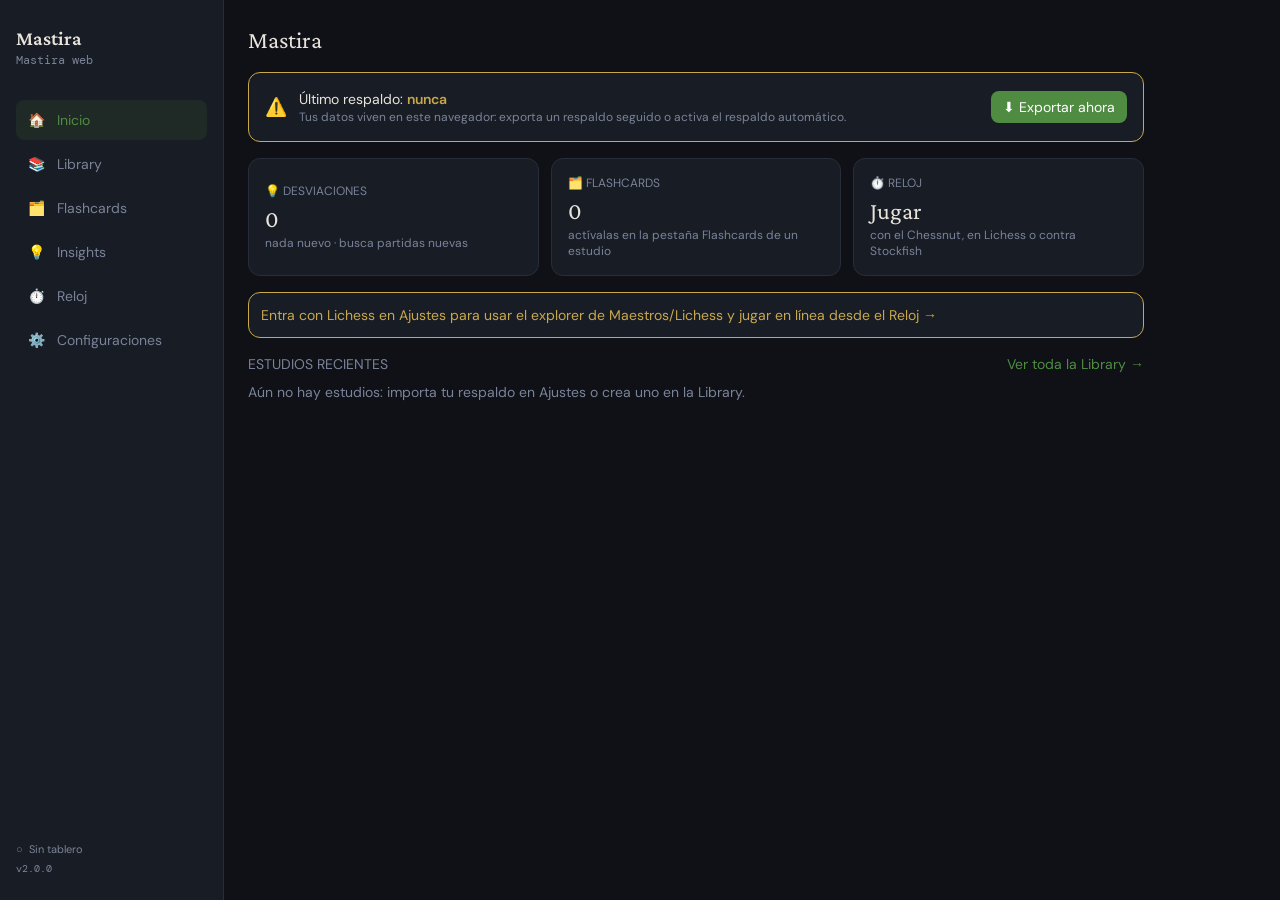
==== index.html @ 4dabd36f "Mastira web (build de 733b37b)" ====
<!DOCTYPE html>
<html lang="es">
  <head>
    <meta charset="UTF-8" />
    <meta name="viewport" content="width=device-width, initial-scale=1.0" />
    <title>Mastira Chess</title>
    <link rel="manifest" href="manifest.webmanifest" />
    <link rel="icon" href="icon.svg" type="image/svg+xml" />
    <meta name="theme-color" content="#0f1117" />
    <script type="module" crossorigin src="./assets/main-DCJ5ejsA.js"></script>
    <link rel="modulepreload" crossorigin href="./assets/import-wrapper-Dc6Sn4yQ.js">
    <link rel="stylesheet" crossorigin href="./assets/main-BcSzgLXh.css">
  </head>
  <body>
    <div id="root"></div>
  </body>
</html>
---- assets/main-BcSzgLXh.css ----
@font-face{font-family:Crimson Pro;font-style:normal;font-display:swap;font-weight:400;src:url(./crimson-pro-vietnamese-400-normal-C3m3Wqkz.woff2) format("woff2"),url(./crimson-pro-vietnamese-400-normal-CEHt5KbE.woff) format("woff");unicode-range:U+0102-0103,U+0110-0111,U+0128-0129,U+0168-0169,U+01A0-01A1,U+01AF-01B0,U+0300-0301,U+0303-0304,U+0308-0309,U+0323,U+0329,U+1EA0-1EF9,U+20AB}@font-face{font-family:Crimson Pro;font-style:normal;font-display:swap;font-weight:400;src:url(./crimson-pro-latin-ext-400-normal-B3ID4PT2.woff2) format("woff2"),url(./crimson-pro-latin-ext-400-normal-BWiDT69a.woff) format("woff");unicode-range:U+0100-02BA,U+02BD-02C5,U+02C7-02CC,U+02CE-02D7,U+02DD-02FF,U+0304,U+0308,U+0329,U+1D00-1DBF,U+1E00-1E9F,U+1EF2-1EFF,U+2020,U+20A0-20AB,U+20AD-20C0,U+2113,U+2C60-2C7F,U+A720-A7FF}@font-face{font-family:Crimson Pro;font-style:normal;font-display:swap;font-weight:400;src:url(./crimson-pro-latin-400-normal-B4SlG4wx.woff2) format("woff2"),url(./crimson-pro-latin-400-normal-BzhyrSeK.woff) format("woff");unicode-range:U+0000-00FF,U+0131,U+0152-0153,U+02BB-02BC,U+02C6,U+02DA,U+02DC,U+0304,U+0308,U+0329,U+2000-206F,U+20AC,U+2122,U+2191,U+2193,U+2212,U+2215,U+FEFF,U+FFFD}@font-face{font-family:Crimson Pro;font-style:normal;font-display:swap;font-weight:600;src:url(./crimson-pro-vietnamese-600-normal-BD5z241x.woff2) format("woff2"),url(./crimson-pro-vietnamese-600-normal-WXpto_XS.woff) format("woff");unicode-range:U+0102-0103,U+0110-0111,U+0128-0129,U+0168-0169,U+01A0-01A1,U+01AF-01B0,U+0300-0301,U+0303-0304,U+0308-0309,U+0323,U+0329,U+1EA0-1EF9,U+20AB}@font-face{font-family:Crimson Pro;font-style:normal;font-display:swap;font-weight:600;src:url(./crimson-pro-latin-ext-600-normal-DTIcmTiA.woff2) format("woff2"),url(./crimson-pro-latin-ext-600-normal-ChXPf8Fx.woff) format("woff");unicode-range:U+0100-02BA,U+02BD-02C5,U+02C7-02CC,U+02CE-02D7,U+02DD-02FF,U+0304,U+0308,U+0329,U+1D00-1DBF,U+1E00-1E9F,U+1EF2-1EFF,U+2020,U+20A0-20AB,U+20AD-20C0,U+2113,U+2C60-2C7F,U+A720-A7FF}@font-face{font-family:Crimson Pro;font-style:normal;font-display:swap;font-weight:600;src:url(./crimson-pro-latin-600-normal-vJ8oEdKU.woff2) format("woff2"),url(./crimson-pro-latin-600-normal-Ca4fy0Cf.woff) format("woff");unicode-range:U+0000-00FF,U+0131,U+0152-0153,U+02BB-02BC,U+02C6,U+02DA,U+02DC,U+0304,U+0308,U+0329,U+2000-206F,U+20AC,U+2122,U+2191,U+2193,U+2212,U+2215,U+FEFF,U+FFFD}@font-face{font-family:Crimson Pro;font-style:normal;font-display:swap;font-weight:700;src:url(./crimson-pro-vietnamese-700-normal-D0P6piNS.woff2) format("woff2"),url(./crimson-pro-vietnamese-700-normal-CXdpdE-3.woff) format("woff");unicode-range:U+0102-0103,U+0110-0111,U+0128-0129,U+0168-0169,U+01A0-01A1,U+01AF-01B0,U+0300-0301,U+0303-0304,U+0308-0309,U+0323,U+0329,U+1EA0-1EF9,U+20AB}@font-face{font-family:Crimson Pro;font-style:normal;font-display:swap;font-weight:700;src:url(./crimson-pro-latin-ext-700-normal-DB6BXmm8.woff2) format("woff2"),url(./crimson-pro-latin-ext-700-normal-B0XMIwQy.woff) format("woff");unicode-range:U+0100-02BA,U+02BD-02C5,U+02C7-02CC,U+02CE-02D7,U+02DD-02FF,U+0304,U+0308,U+0329,U+1D00-1DBF,U+1E00-1E9F,U+1EF2-1EFF,U+2020,U+20A0-20AB,U+20AD-20C0,U+2113,U+2C60-2C7F,U+A720-A7FF}@font-face{font-family:Crimson Pro;font-style:normal;font-display:swap;font-weight:700;src:url(./crimson-pro-latin-700-normal-BfTu9YAt.woff2) format("woff2"),url(./crimson-pro-latin-700-normal-CnzwvVon.woff) format("woff");unicode-range:U+0000-00FF,U+0131,U+0152-0153,U+02BB-02BC,U+02C6,U+02DA,U+02DC,U+0304,U+0308,U+0329,U+2000-206F,U+20AC,U+2122,U+2191,U+2193,U+2212,U+2215,U+FEFF,U+FFFD}@font-face{font-family:Literata;font-style:normal;font-display:swap;font-weight:400;src:url([data-uri]) format("woff2"),url(./literata-cyrillic-ext-400-normal-BuNkiaAX.woff) format("woff");unicode-range:U+0460-052F,U+1C80-1C8A,U+20B4,U+2DE0-2DFF,U+A640-A69F,U+FE2E-FE2F}@font-face{font-family:Literata;font-style:normal;font-display:swap;font-weight:400;src:url(./literata-cyrillic-400-normal-CNCMA2GQ.woff2) format("woff2"),url(./literata-cyrillic-400-normal-BZoHpSD9.woff) format("woff");unicode-range:U+0301,U+0400-045F,U+0490-0491,U+04B0-04B1,U+2116}@font-face{font-family:Literata;font-style:normal;font-display:swap;font-weight:400;src:url(./literata-greek-ext-400-normal-wlSmuZ9Y.woff2) format("woff2"),url(./literata-greek-ext-400-normal-jenpRSxk.woff) format("woff");unicode-range:U+1F00-1FFF}@font-face{font-family:Literata;font-style:normal;font-display:swap;font-weight:400;src:url(./literata-greek-400-normal-DLCf-Z3g.woff2) format("woff2"),url(./literata-greek-400-normal-CMPfP1Pr.woff) format("woff");unicode-range:U+0370-0377,U+037A-037F,U+0384-038A,U+038C,U+038E-03A1,U+03A3-03FF}@font-face{font-family:Literata;font-style:normal;font-display:swap;font-weight:400;src:url(./literata-vietnamese-400-normal-H9pSqQsV.woff2) format("woff2"),url(./literata-vietnamese-400-normal-BvhrDK3U.woff) format("woff");unicode-range:U+0102-0103,U+0110-0111,U+0128-0129,U+0168-0169,U+01A0-01A1,U+01AF-01B0,U+0300-0301,U+0303-0304,U+0308-0309,U+0323,U+0329,U+1EA0-1EF9,U+20AB}@font-face{font-family:Literata;font-style:normal;font-display:swap;font-weight:400;src:url(./literata-latin-ext-400-normal-D5BsCrMl.woff2) format("woff2"),url(./literata-latin-ext-400-normal-Cs2-p-8d.woff) format("woff");unicode-range:U+0100-02BA,U+02BD-02C5,U+02C7-02CC,U+02CE-02D7,U+02DD-02FF,U+0304,U+0308,U+0329,U+1D00-1DBF,U+1E00-1E9F,U+1EF2-1EFF,U+2020,U+20A0-20AB,U+20AD-20C0,U+2113,U+2C60-2C7F,U+A720-A7FF}@font-face{font-family:Literata;font-style:normal;font-display:swap;font-weight:400;src:url(./literata-latin-400-normal-CLtNJ872.woff2) format("woff2"),url(./literata-latin-400-normal-CUhpYSl8.woff) format("woff");unicode-range:U+0000-00FF,U+0131,U+0152-0153,U+02BB-02BC,U+02C6,U+02DA,U+02DC,U+0304,U+0308,U+0329,U+2000-206F,U+20AC,U+2122,U+2191,U+2193,U+2212,U+2215,U+FEFF,U+FFFD}@font-face{font-family:Literata;font-style:normal;font-display:swap;font-weight:600;src:url([data-uri]) format("woff2"),url(./literata-cyrillic-ext-600-normal-DMpAXN3v.woff) format("woff");unicode-range:U+0460-052F,U+1C80-1C8A,U+20B4,U+2DE0-2DFF,U+A640-A69F,U+FE2E-FE2F}@font-face{font-family:Literata;font-style:normal;font-display:swap;font-weight:600;src:url(./literata-cyrillic-600-normal-CJ4BZrBr.woff2) format("woff2"),url(./literata-cyrillic-600-normal-CFZV0quP.woff) format("woff");unicode-range:U+0301,U+0400-045F,U+0490-0491,U+04B0-04B1,U+2116}@font-face{font-family:Literata;font-style:normal;font-display:swap;font-weight:600;src:url(./literata-greek-ext-600-normal-C9Ui0wVq.woff2) format("woff2"),url(./literata-greek-ext-600-normal-dOBTK4hz.woff) format("woff");unicode-range:U+1F00-1FFF}@font-face{font-family:Literata;font-style:normal;font-display:swap;font-weight:600;src:url(./literata-greek-600-normal-AXWu-DgS.woff2) format("woff2"),url(./literata-greek-600-normal-yjIuBGCY.woff) format("woff");unicode-range:U+0370-0377,U+037A-037F,U+0384-038A,U+038C,U+038E-03A1,U+03A3-03FF}@font-face{font-family:Literata;font-style:normal;font-display:swap;font-weight:600;src:url(./literata-vietnamese-600-normal-CKzxoyei.woff2) format("woff2"),url(./literata-vietnamese-600-normal-8qS4Xlwy.woff) format("woff");unicode-range:U+0102-0103,U+0110-0111,U+0128-0129,U+0168-0169,U+01A0-01A1,U+01AF-01B0,U+0300-0301,U+0303-0304,U+0308-0309,U+0323,U+0329,U+1EA0-1EF9,U+20AB}@font-face{font-family:Literata;font-style:normal;font-display:swap;font-weight:600;src:url(./literata-latin-ext-600-normal-iLkdh2tW.woff2) format("woff2"),url(./literata-latin-ext-600-normal-DYcsrkT4.woff) format("woff");unicode-range:U+0100-02BA,U+02BD-02C5,U+02C7-02CC,U+02CE-02D7,U+02DD-02FF,U+0304,U+0308,U+0329,U+1D00-1DBF,U+1E00-1E9F,U+1EF2-1EFF,U+2020,U+20A0-20AB,U+20AD-20C0,U+2113,U+2C60-2C7F,U+A720-A7FF}@font-face{font-family:Literata;font-style:normal;font-display:swap;font-weight:600;src:url(./literata-latin-600-normal-A9sHopYh.woff2) format("woff2"),url(./literata-latin-600-normal-BFEFPlMO.woff) format("woff");unicode-range:U+0000-00FF,U+0131,U+0152-0153,U+02BB-02BC,U+02C6,U+02DA,U+02DC,U+0304,U+0308,U+0329,U+2000-206F,U+20AC,U+2122,U+2191,U+2193,U+2212,U+2215,U+FEFF,U+FFFD}@font-face{font-family:Literata;font-style:normal;font-display:swap;font-weight:800;src:url([data-uri]) format("woff2"),url(./literata-cyrillic-ext-800-normal-gHf-akcn.woff) format("woff");unicode-range:U+0460-052F,U+1C80-1C8A,U+20B4,U+2DE0-2DFF,U+A640-A69F,U+FE2E-FE2F}@font-face{font-family:Literata;font-style:normal;font-display:swap;font-weight:800;src:url(./literata-cyrillic-800-normal-D3mwU3Uw.woff2) format("woff2"),url(./literata-cyrillic-800-normal-gire1OzM.woff) format("woff");unicode-range:U+0301,U+0400-045F,U+0490-0491,U+04B0-04B1,U+2116}@font-face{font-family:Literata;font-style:normal;font-display:swap;font-weight:800;src:url(./literata-greek-ext-800-normal-nMBCiIri.woff2) format("woff2"),url(./literata-greek-ext-800-normal-0qpHStuG.woff) format("woff");unicode-range:U+1F00-1FFF}@font-face{font-family:Literata;font-style:normal;font-display:swap;font-weight:800;src:url(./literata-greek-800-normal-CXRlleG1.woff2) format("woff2"),url(./literata-greek-800-normal-DdEIzewt.woff) format("woff");unicode-range:U+0370-0377,U+037A-037F,U+0384-038A,U+038C,U+038E-03A1,U+03A3-03FF}@font-face{font-family:Literata;font-style:normal;font-display:swap;font-weight:800;src:url(./literata-vietnamese-800-normal-qsFxgcG0.woff2) format("woff2"),url(./literata-vietnamese-800-normal-ZKQv-1Up.woff) format("woff");unicode-range:U+0102-0103,U+0110-0111,U+0128-0129,U+0168-0169,U+01A0-01A1,U+01AF-01B0,U+0300-0301,U+0303-0304,U+0308-0309,U+0323,U+0329,U+1EA0-1EF9,U+20AB}@font-face{font-family:Literata;font-style:normal;font-display:swap;font-weight:800;src:url(./literata-latin-ext-800-normal-YXqKKZyQ.woff2) format("woff2"),url(./literata-latin-ext-800-normal-CLElJf9g.woff) format("woff");unicode-range:U+0100-02BA,U+02BD-02C5,U+02C7-02CC,U+02CE-02D7,U+02DD-02FF,U+0304,U+0308,U+0329,U+1D00-1DBF,U+1E00-1E9F,U+1EF2-1EFF,U+2020,U+20A0-20AB,U+20AD-20C0,U+2113,U+2C60-2C7F,U+A720-A7FF}@font-face{font-family:Literata;font-style:normal;font-display:swap;font-weight:800;src:url(./literata-latin-800-normal-CAgJjmlx.woff2) format("woff2"),url(./literata-latin-800-normal-B7jgOtxN.woff) format("woff");unicode-range:U+0000-00FF,U+0131,U+0152-0153,U+02BB-02BC,U+02C6,U+02DA,U+02DC,U+0304,U+0308,U+0329,U+2000-206F,U+20AC,U+2122,U+2191,U+2193,U+2212,U+2215,U+FEFF,U+FFFD}@font-face{font-family:DM Sans;font-style:normal;font-display:swap;font-weight:400;src:url(./dm-sans-latin-ext-400-normal-BtiwyxMk.woff2) format("woff2"),url(./dm-sans-latin-ext-400-normal-BjWJ59Pq.woff) format("woff");unicode-range:U+0100-02BA,U+02BD-02C5,U+02C7-02CC,U+02CE-02D7,U+02DD-02FF,U+0304,U+0308,U+0329,U+1D00-1DBF,U+1E00-1E9F,U+1EF2-1EFF,U+2020,U+20A0-20AB,U+20AD-20C0,U+2113,U+2C60-2C7F,U+A720-A7FF}@font-face{font-family:DM Sans;font-style:normal;font-display:swap;font-weight:400;src:url(./dm-sans-latin-400-normal-CW0RaeGs.woff2) format("woff2"),url(./dm-sans-latin-400-normal-BwCSEQnW.woff) format("woff");unicode-range:U+0000-00FF,U+0131,U+0152-0153,U+02BB-02BC,U+02C6,U+02DA,U+02DC,U+0304,U+0308,U+0329,U+2000-206F,U+20AC,U+2122,U+2191,U+2193,U+2212,U+2215,U+FEFF,U+FFFD}@font-face{font-family:DM Sans;font-style:normal;font-display:swap;font-weight:500;src:url(./dm-sans-latin-ext-500-normal-BJfUCQsA.woff2) format("woff2"),url(./dm-sans-latin-ext-500-normal-DR84L5F-.woff) format("woff");unicode-range:U+0100-02BA,U+02BD-02C5,U+02C7-02CC,U+02CE-02D7,U+02DD-02FF,U+0304,U+0308,U+0329,U+1D00-1DBF,U+1E00-1E9F,U+1EF2-1EFF,U+2020,U+20A0-20AB,U+20AD-20C0,U+2113,U+2C60-2C7F,U+A720-A7FF}@font-face{font-family:DM Sans;font-style:normal;font-display:swap;font-weight:500;src:url(./dm-sans-latin-500-normal-B9HHJjqV.woff2) format("woff2"),url(./dm-sans-latin-500-normal-Dr3UlScf.woff) format("woff");unicode-range:U+0000-00FF,U+0131,U+0152-0153,U+02BB-02BC,U+02C6,U+02DA,U+02DC,U+0304,U+0308,U+0329,U+2000-206F,U+20AC,U+2122,U+2191,U+2193,U+2212,U+2215,U+FEFF,U+FFFD}@font-face{font-family:DM Sans;font-style:normal;font-display:swap;font-weight:600;src:url(./dm-sans-latin-ext-600-normal-4vooXBpG.woff2) format("woff2"),url(./dm-sans-latin-ext-600-normal-DRtaDpgU.woff) format("woff");unicode-range:U+0100-02BA,U+02BD-02C5,U+02C7-02CC,U+02CE-02D7,U+02DD-02FF,U+0304,U+0308,U+0329,U+1D00-1DBF,U+1E00-1E9F,U+1EF2-1EFF,U+2020,U+20A0-20AB,U+20AD-20C0,U+2113,U+2C60-2C7F,U+A720-A7FF}@font-face{font-family:DM Sans;font-style:normal;font-display:swap;font-weight:600;src:url(./dm-sans-latin-600-normal-Aqo67rzb.woff2) format("woff2"),url(./dm-sans-latin-600-normal-BmdmIIQ2.woff) format("woff");unicode-range:U+0000-00FF,U+0131,U+0152-0153,U+02BB-02BC,U+02C6,U+02DA,U+02DC,U+0304,U+0308,U+0329,U+2000-206F,U+20AC,U+2122,U+2191,U+2193,U+2212,U+2215,U+FEFF,U+FFFD}@font-face{font-family:DM Mono;font-style:normal;font-display:swap;font-weight:400;src:url(./dm-mono-latin-ext-400-normal-C2zvOubV.woff2) format("woff2"),url(./dm-mono-latin-ext-400-normal-1aZr6b2b.woff) format("woff");unicode-range:U+0100-02BA,U+02BD-02C5,U+02C7-02CC,U+02CE-02D7,U+02DD-02FF,U+0304,U+0308,U+0329,U+1D00-1DBF,U+1E00-1E9F,U+1EF2-1EFF,U+2020,U+20A0-20AB,U+20AD-20C0,U+2113,U+2C60-2C7F,U+A720-A7FF}@font-face{font-family:DM Mono;font-style:normal;font-display:swap;font-weight:400;src:url(./dm-mono-latin-400-normal-4GdczIuU.woff2) format("woff2"),url(./dm-mono-latin-400-normal--0xN8mdc.woff) format("woff");unicode-range:U+0000-00FF,U+0131,U+0152-0153,U+02BB-02BC,U+02C6,U+02DA,U+02DC,U+0304,U+0308,U+0329,U+2000-206F,U+20AC,U+2122,U+2191,U+2193,U+2212,U+2215,U+FEFF,U+FFFD}@font-face{font-family:DM Mono;font-style:normal;font-display:swap;font-weight:500;src:url(./dm-mono-latin-ext-500-normal-BtRyHRi6.woff2) format("woff2"),url(./dm-mono-latin-ext-500-normal-Dw3M13d8.woff) format("woff");unicode-range:U+0100-02BA,U+02BD-02C5,U+02C7-02CC,U+02CE-02D7,U+02DD-02FF,U+0304,U+0308,U+0329,U+1D00-1DBF,U+1E00-1E9F,U+1EF2-1EFF,U+2020,U+20A0-20AB,U+20AD-20C0,U+2113,U+2C60-2C7F,U+A720-A7FF}@font-face{font-family:DM Mono;font-style:normal;font-display:swap;font-weight:500;src:url(./dm-mono-latin-500-normal-DRMDZjhP.woff2) format("woff2"),url(./dm-mono-latin-500-normal-CN8Miw6E.woff) format("woff");unicode-range:U+0000-00FF,U+0131,U+0152-0153,U+02BB-02BC,U+02C6,U+02DA,U+02DC,U+0304,U+0308,U+0329,U+2000-206F,U+20AC,U+2122,U+2191,U+2193,U+2212,U+2215,U+FEFF,U+FFFD}*,:before,:after{--tw-border-spacing-x: 0;--tw-border-spacing-y: 0;--tw-translate-x: 0;--tw-translate-y: 0;--tw-rotate: 0;--tw-skew-x: 0;--tw-skew-y: 0;--tw-scale-x: 1;--tw-scale-y: 1;--tw-pan-x: ;--tw-pan-y: ;--tw-pinch-zoom: ;--tw-scroll-snap-strictness: proximity;--tw-gradient-from-position: ;--tw-gradient-via-position: ;--tw-gradient-to-position: ;--tw-ordinal: ;--tw-slashed-zero: ;--tw-numeric-figure: ;--tw-numeric-spacing: ;--tw-numeric-fraction: ;--tw-ring-inset: ;--tw-ring-offset-width: 0px;--tw-ring-offset-color: #fff;--tw-ring-color: rgb(59 130 246 / .5);--tw-ring-offset-shadow: 0 0 #0000;--tw-ring-shadow: 0 0 #0000;--tw-shadow: 0 0 #0000;--tw-shadow-colored: 0 0 #0000;--tw-blur: ;--tw-brightness: ;--tw-contrast: ;--tw-grayscale: ;--tw-hue-rotate: ;--tw-invert: ;--tw-saturate: ;--tw-sepia: ;--tw-drop-shadow: ;--tw-backdrop-blur: ;--tw-backdrop-brightness: ;--tw-backdrop-contrast: ;--tw-backdrop-grayscale: ;--tw-backdrop-hue-rotate: ;--tw-backdrop-invert: ;--tw-backdrop-opacity: ;--tw-backdrop-saturate: ;--tw-backdrop-sepia: ;--tw-contain-size: ;--tw-contain-layout: ;--tw-contain-paint: ;--tw-contain-style: }::backdrop{--tw-border-spacing-x: 0;--tw-border-spacing-y: 0;--tw-translate-x: 0;--tw-translate-y: 0;--tw-rotate: 0;--tw-skew-x: 0;--tw-skew-y: 0;--tw-scale-x: 1;--tw-scale-y: 1;--tw-pan-x: ;--tw-pan-y: ;--tw-pinch-zoom: ;--tw-scroll-snap-strictness: proximity;--tw-gradient-from-position: ;--tw-gradient-via-position: ;--tw-gradient-to-position: ;--tw-ordinal: ;--tw-slashed-zero: ;--tw-numeric-figure: ;--tw-numeric-spacing: ;--tw-numeric-fraction: ;--tw-ring-inset: ;--tw-ring-offset-width: 0px;--tw-ring-offset-color: #fff;--tw-ring-color: rgb(59 130 246 / .5);--tw-ring-offset-shadow: 0 0 #0000;--tw-ring-shadow: 0 0 #0000;--tw-shadow: 0 0 #0000;--tw-shadow-colored: 0 0 #0000;--tw-blur: ;--tw-brightness: ;--tw-contrast: ;--tw-grayscale: ;--tw-hue-rotate: ;--tw-invert: ;--tw-saturate: ;--tw-sepia: ;--tw-drop-shadow: ;--tw-backdrop-blur: ;--tw-backdrop-brightness: ;--tw-backdrop-contrast: ;--tw-backdrop-grayscale: ;--tw-backdrop-hue-rotate: ;--tw-backdrop-invert: ;--tw-backdrop-opacity: ;--tw-backdrop-saturate: ;--tw-backdrop-sepia: ;--tw-contain-size: ;--tw-contain-layout: ;--tw-contain-paint: ;--tw-contain-style: }*,:before,:after{box-sizing:border-box;border-width:0;border-style:solid;border-color:#e5e7eb}:before,:after{--tw-content: ""}html,:host{line-height:1.5;-webkit-text-size-adjust:100%;-moz-tab-size:4;-o-tab-size:4;tab-size:4;font-family:ui-sans-serif,system-ui,sans-serif,"Apple Color Emoji","Segoe UI Emoji",Segoe UI Symbol,"Noto Color Emoji";font-feature-settings:normal;font-variation-settings:normal;-webkit-tap-highlight-color:transparent}body{margin:0;line-height:inherit}hr{height:0;color:inherit;border-top-width:1px}abbr:where([title]){-webkit-text-decoration:underline dotted;text-decoration:underline dotted}h1,h2,h3,h4,h5,h6{font-size:inherit;font-weight:inherit}a{color:inherit;text-decoration:inherit}b,strong{font-weight:bolder}code,kbd,samp,pre{font-family:DM Mono,monospace;font-feature-settings:normal;font-variation-settings:normal;font-size:1em}small{font-size:80%}sub,sup{font-size:75%;line-height:0;position:relative;vertical-align:baseline}sub{bottom:-.25em}sup{top:-.5em}table{text-indent:0;border-color:inherit;border-collapse:collapse}button,input,optgroup,select,textarea{font-family:inherit;font-feature-settings:inherit;font-variation-settings:inherit;font-size:100%;font-weight:inherit;line-height:inherit;letter-spacing:inherit;color:inherit;margin:0;padding:0}button,select{text-transform:none}button,input:where([type=button]),input:where([type=reset]),input:where([type=submit]){-webkit-appearance:button;background-color:transparent;background-image:none}:-moz-focusring{outline:auto}:-moz-ui-invalid{box-shadow:none}progress{vertical-align:baseline}::-webkit-inner-spin-button,::-webkit-outer-spin-button{height:auto}[type=search]{-webkit-appearance:textfield;outline-offset:-2px}::-webkit-search-decoration{-webkit-appearance:none}::-webkit-file-upload-button{-webkit-appearance:button;font:inherit}summary{display:list-item}blockquote,dl,dd,h1,h2,h3,h4,h5,h6,hr,figure,p,pre{margin:0}fieldset{margin:0;padding:0}legend{padding:0}ol,ul,menu{list-style:none;margin:0;padding:0}dialog{padding:0}textarea{resize:vertical}input::-moz-placeholder,textarea::-moz-placeholder{opacity:1;color:#9ca3af}input::placeholder,textarea::placeholder{opacity:1;color:#9ca3af}button,[role=button]{cursor:pointer}:disabled{cursor:default}img,svg,video,canvas,audio,iframe,embed,object{display:block;vertical-align:middle}img,video{max-width:100%;height:auto}[hidden]:where(:not([hidden=until-found])){display:none}body{--tw-bg-opacity: 1;background-color:rgb(var(--c-bg) / var(--tw-bg-opacity, 1));font-family:DM Sans,sans-serif;--tw-text-opacity: 1;color:rgb(var(--c-text) / var(--tw-text-opacity, 1));-webkit-font-smoothing:antialiased}h1,h2,h3{font-family:Crimson Pro,serif}.sr-only{position:absolute;width:1px;height:1px;padding:0;margin:-1px;overflow:hidden;clip:rect(0,0,0,0);white-space:nowrap;border-width:0}.pointer-events-none{pointer-events:none}.visible{visibility:visible}.static{position:static}.fixed{position:fixed}.absolute{position:absolute}.relative{position:relative}.sticky{position:sticky}.inset-0{top:0;right:0;bottom:0;left:0}.bottom-0{bottom:0}.left-0{left:0}.left-0\.5{left:.125rem}.left-\[18px\]{left:18px}.right-0{right:0}.right-0\.5{right:.125rem}.right-1{right:.25rem}.top-0{top:0}.top-0\.5{top:.125rem}.top-1{top:.25rem}.top-6{top:1.5rem}.z-10{z-index:10}.z-30{z-index:30}.z-50{z-index:50}.mx-auto{margin-left:auto;margin-right:auto}.my-0\.5{margin-top:.125rem;margin-bottom:.125rem}.mb-0\.5{margin-bottom:.125rem}.mb-1{margin-bottom:.25rem}.mb-1\.5{margin-bottom:.375rem}.mb-2{margin-bottom:.5rem}.mb-3{margin-bottom:.75rem}.mb-4{margin-bottom:1rem}.mb-5{margin-bottom:1.25rem}.mb-6{margin-bottom:1.5rem}.mb-8{margin-bottom:2rem}.ml-0\.5{margin-left:.125rem}.ml-1{margin-left:.25rem}.ml-2{margin-left:.5rem}.ml-4{margin-left:1rem}.ml-auto{margin-left:auto}.mr-0\.5{margin-right:.125rem}.mr-1{margin-right:.25rem}.mt-0\.5{margin-top:.125rem}.mt-1{margin-top:.25rem}.mt-1\.5{margin-top:.375rem}.mt-2{margin-top:.5rem}.mt-3{margin-top:.75rem}.mt-4{margin-top:1rem}.mt-5{margin-top:1.25rem}.block{display:block}.inline-block{display:inline-block}.inline{display:inline}.flex{display:flex}.table{display:table}.grid{display:grid}.hidden{display:none}.h-1\.5{height:.375rem}.h-28{height:7rem}.h-3\.5{height:.875rem}.h-32{height:8rem}.h-4{height:1rem}.h-44{height:11rem}.h-5{height:1.25rem}.h-9{height:2.25rem}.h-full{height:100%}.max-h-48{max-height:12rem}.max-h-\[220px\]{max-height:220px}.max-h-\[480px\]{max-height:480px}.max-h-\[50vh\]{max-height:50vh}.max-h-\[90vh\]{max-height:90vh}.min-h-screen{min-height:100vh}.w-1\/2{width:50%}.w-14{width:3.5rem}.w-20{width:5rem}.w-24{width:6rem}.w-28{width:7rem}.w-3{width:.75rem}.w-3\.5{width:.875rem}.w-32{width:8rem}.w-4{width:1rem}.w-44{width:11rem}.w-5{width:1.25rem}.w-52{width:13rem}.w-56{width:14rem}.w-60{width:15rem}.w-64{width:16rem}.w-9{width:2.25rem}.w-fit{width:-moz-fit-content;width:fit-content}.w-full{width:100%}.min-w-0{min-width:0px}.min-w-7{min-width:1.75rem}.min-w-\[180px\]{min-width:180px}.min-w-\[200px\]{min-width:200px}.min-w-\[240px\]{min-width:240px}.min-w-\[260px\]{min-width:260px}.max-w-3xl{max-width:48rem}.max-w-4xl{max-width:56rem}.max-w-\[10rem\]{max-width:10rem}.max-w-\[50\%\]{max-width:50%}.max-w-lg{max-width:32rem}.max-w-md{max-width:28rem}.max-w-xl{max-width:36rem}.flex-1{flex:1 1 0%}.shrink-0{flex-shrink:0}.basis-\[320px\]{flex-basis:320px}.cursor-default{cursor:default}.cursor-grab{cursor:grab}.cursor-pointer{cursor:pointer}.select-none{-webkit-user-select:none;-moz-user-select:none;user-select:none}.resize-y{resize:vertical}.resize{resize:both}.grid-cols-2{grid-template-columns:repeat(2,minmax(0,1fr))}.flex-col{flex-direction:column}.flex-wrap{flex-wrap:wrap}.flex-nowrap{flex-wrap:nowrap}.items-start{align-items:flex-start}.items-center{align-items:center}.items-baseline{align-items:baseline}.justify-end{justify-content:flex-end}.justify-center{justify-content:center}.justify-between{justify-content:space-between}.gap-1{gap:.25rem}.gap-1\.5{gap:.375rem}.gap-2{gap:.5rem}.gap-3{gap:.75rem}.gap-4{gap:1rem}.gap-5{gap:1.25rem}.gap-6{gap:1.5rem}.space-y-0\.5>:not([hidden])~:not([hidden]){--tw-space-y-reverse: 0;margin-top:calc(.125rem * calc(1 - var(--tw-space-y-reverse)));margin-bottom:calc(.125rem * var(--tw-space-y-reverse))}.space-y-1>:not([hidden])~:not([hidden]){--tw-space-y-reverse: 0;margin-top:calc(.25rem * calc(1 - var(--tw-space-y-reverse)));margin-bottom:calc(.25rem * var(--tw-space-y-reverse))}.space-y-1\.5>:not([hidden])~:not([hidden]){--tw-space-y-reverse: 0;margin-top:calc(.375rem * calc(1 - var(--tw-space-y-reverse)));margin-bottom:calc(.375rem * var(--tw-space-y-reverse))}.space-y-2>:not([hidden])~:not([hidden]){--tw-space-y-reverse: 0;margin-top:calc(.5rem * calc(1 - var(--tw-space-y-reverse)));margin-bottom:calc(.5rem * var(--tw-space-y-reverse))}.space-y-3>:not([hidden])~:not([hidden]){--tw-space-y-reverse: 0;margin-top:calc(.75rem * calc(1 - var(--tw-space-y-reverse)));margin-bottom:calc(.75rem * var(--tw-space-y-reverse))}.space-y-4>:not([hidden])~:not([hidden]){--tw-space-y-reverse: 0;margin-top:calc(1rem * calc(1 - var(--tw-space-y-reverse)));margin-bottom:calc(1rem * var(--tw-space-y-reverse))}.space-y-5>:not([hidden])~:not([hidden]){--tw-space-y-reverse: 0;margin-top:calc(1.25rem * calc(1 - var(--tw-space-y-reverse)));margin-bottom:calc(1.25rem * var(--tw-space-y-reverse))}.divide-y>:not([hidden])~:not([hidden]){--tw-divide-y-reverse: 0;border-top-width:calc(1px * calc(1 - var(--tw-divide-y-reverse)));border-bottom-width:calc(1px * var(--tw-divide-y-reverse))}.divide-border>:not([hidden])~:not([hidden]){--tw-divide-opacity: 1;border-color:rgb(var(--c-border) / var(--tw-divide-opacity, 1))}.overflow-auto{overflow:auto}.overflow-hidden{overflow:hidden}.overflow-x-auto{overflow-x:auto}.overflow-y-auto{overflow-y:auto}.overflow-x-hidden{overflow-x:hidden}.truncate{overflow:hidden;text-overflow:ellipsis;white-space:nowrap}.whitespace-nowrap{white-space:nowrap}.whitespace-pre-line{white-space:pre-line}.whitespace-pre-wrap{white-space:pre-wrap}.break-words{overflow-wrap:break-word}.break-all{word-break:break-all}.rounded{border-radius:.25rem}.rounded-full{border-radius:9999px}.rounded-lg{border-radius:.5rem}.rounded-sm{border-radius:.125rem}.rounded-xl{border-radius:.75rem}.border{border-width:1px}.border-2{border-width:2px}.border-b{border-bottom-width:1px}.border-l-2{border-left-width:2px}.border-r{border-right-width:1px}.border-t{border-top-width:1px}.border-\[\#4a4036\]{--tw-border-opacity: 1;border-color:rgb(74 64 54 / var(--tw-border-opacity, 1))}.border-border{--tw-border-opacity: 1;border-color:rgb(var(--c-border) / var(--tw-border-opacity, 1))}.border-gold{--tw-border-opacity: 1;border-color:rgb(var(--c-gold) / var(--tw-border-opacity, 1))}.border-green{--tw-border-opacity: 1;border-color:rgb(var(--c-green) / var(--tw-border-opacity, 1))}.border-green\/40{border-color:rgb(var(--c-green) / .4)}.border-red{--tw-border-opacity: 1;border-color:rgb(var(--c-red) / var(--tw-border-opacity, 1))}.border-transparent{border-color:transparent}.bg-\[\#2b2b2b\]{--tw-bg-opacity: 1;background-color:rgb(43 43 43 / var(--tw-bg-opacity, 1))}.bg-\[\#3a3f4c\]{--tw-bg-opacity: 1;background-color:rgb(58 63 76 / var(--tw-bg-opacity, 1))}.bg-\[\#4e7837\]{--tw-bg-opacity: 1;background-color:rgb(78 120 55 / var(--tw-bg-opacity, 1))}.bg-\[\#7a8399\]{--tw-bg-opacity: 1;background-color:rgb(122 131 153 / var(--tw-bg-opacity, 1))}.bg-\[\#efe9e0\]{--tw-bg-opacity: 1;background-color:rgb(239 233 224 / var(--tw-bg-opacity, 1))}.bg-\[var\(--sq-light\)\]{background-color:var(--sq-light)}.bg-bg{--tw-bg-opacity: 1;background-color:rgb(var(--c-bg) / var(--tw-bg-opacity, 1))}.bg-bg\/40{background-color:rgb(var(--c-bg) / .4)}.bg-black{--tw-bg-opacity: 1;background-color:rgb(0 0 0 / var(--tw-bg-opacity, 1))}.bg-black\/60{background-color:#0009}.bg-border{--tw-bg-opacity: 1;background-color:rgb(var(--c-border) / var(--tw-bg-opacity, 1))}.bg-gold{--tw-bg-opacity: 1;background-color:rgb(var(--c-gold) / var(--tw-bg-opacity, 1))}.bg-gold\/20{background-color:rgb(var(--c-gold) / .2)}.bg-gold\/30{background-color:rgb(var(--c-gold) / .3)}.bg-green{--tw-bg-opacity: 1;background-color:rgb(var(--c-green) / var(--tw-bg-opacity, 1))}.bg-green\/20{background-color:rgb(var(--c-green) / .2)}.bg-red{--tw-bg-opacity: 1;background-color:rgb(var(--c-red) / var(--tw-bg-opacity, 1))}.bg-red\/10{background-color:rgb(var(--c-red) / .1)}.bg-surface{--tw-bg-opacity: 1;background-color:rgb(var(--c-surface) / var(--tw-bg-opacity, 1))}.bg-white{--tw-bg-opacity: 1;background-color:rgb(255 255 255 / var(--tw-bg-opacity, 1))}.p-1{padding:.25rem}.p-2{padding:.5rem}.p-3{padding:.75rem}.p-4{padding:1rem}.p-5{padding:1.25rem}.p-6{padding:1.5rem}.p-8{padding:2rem}.px-1{padding-left:.25rem;padding-right:.25rem}.px-1\.5{padding-left:.375rem;padding-right:.375rem}.px-2{padding-left:.5rem;padding-right:.5rem}.px-2\.5{padding-left:.625rem;padding-right:.625rem}.px-3{padding-left:.75rem;padding-right:.75rem}.px-4{padding-left:1rem;padding-right:1rem}.px-5{padding-left:1.25rem;padding-right:1.25rem}.py-0\.5{padding-top:.125rem;padding-bottom:.125rem}.py-1{padding-top:.25rem;padding-bottom:.25rem}.py-1\.5{padding-top:.375rem;padding-bottom:.375rem}.py-16{padding-top:4rem;padding-bottom:4rem}.py-2{padding-top:.5rem;padding-bottom:.5rem}.py-2\.5{padding-top:.625rem;padding-bottom:.625rem}.py-24{padding-top:6rem;padding-bottom:6rem}.py-6{padding-top:1.5rem;padding-bottom:1.5rem}.pb-1{padding-bottom:.25rem}.pb-2{padding-bottom:.5rem}.pb-3{padding-bottom:.75rem}.pl-10{padding-left:2.5rem}.pl-2{padding-left:.5rem}.pl-3{padding-left:.75rem}.pr-3{padding-right:.75rem}.pt-1{padding-top:.25rem}.pt-2{padding-top:.5rem}.pt-3{padding-top:.75rem}.pt-4{padding-top:1rem}.text-left{text-align:left}.text-center{text-align:center}.text-right{text-align:right}.font-display{font-family:Crimson Pro,serif}.font-mono{font-family:DM Mono,monospace}.font-ui{font-family:DM Sans,sans-serif}.text-2xl{font-size:1.5rem;line-height:2rem}.text-3xl{font-size:1.875rem;line-height:2.25rem}.text-4xl{font-size:2.25rem;line-height:2.5rem}.text-\[10px\]{font-size:10px}.text-\[11px\]{font-size:11px}.text-\[15px\]{font-size:15px}.text-\[9px\]{font-size:9px}.text-base{font-size:1rem;line-height:1.5rem}.text-lg{font-size:1.125rem;line-height:1.75rem}.text-sm{font-size:.875rem;line-height:1.25rem}.text-xl{font-size:1.25rem;line-height:1.75rem}.text-xs{font-size:.75rem;line-height:1rem}.font-medium{font-weight:500}.font-normal{font-weight:400}.font-semibold{font-weight:600}.uppercase{text-transform:uppercase}.normal-case{text-transform:none}.italic{font-style:italic}.leading-4{line-height:1rem}.leading-6{line-height:1.5rem}.leading-7{line-height:1.75rem}.leading-none{line-height:1}.text-\[\#333\]{--tw-text-opacity: 1;color:rgb(51 51 51 / var(--tw-text-opacity, 1))}.text-bg{--tw-text-opacity: 1;color:rgb(var(--c-bg) / var(--tw-text-opacity, 1))}.text-black{--tw-text-opacity: 1;color:rgb(0 0 0 / var(--tw-text-opacity, 1))}.text-black\/40{color:#0006}.text-gold{--tw-text-opacity: 1;color:rgb(var(--c-gold) / var(--tw-text-opacity, 1))}.text-green{--tw-text-opacity: 1;color:rgb(var(--c-green) / var(--tw-text-opacity, 1))}.text-muted{--tw-text-opacity: 1;color:rgb(var(--c-muted) / var(--tw-text-opacity, 1))}.text-muted\/60{color:rgb(var(--c-muted) / .6)}.text-muted\/70{color:rgb(var(--c-muted) / .7)}.text-red{--tw-text-opacity: 1;color:rgb(var(--c-red) / var(--tw-text-opacity, 1))}.text-text{--tw-text-opacity: 1;color:rgb(var(--c-text) / var(--tw-text-opacity, 1))}.text-white{--tw-text-opacity: 1;color:rgb(255 255 255 / var(--tw-text-opacity, 1))}.underline{text-decoration-line:underline}.decoration-muted{text-decoration-color:rgb(var(--c-muted) / 1)}.decoration-dotted{text-decoration-style:dotted}.underline-offset-4{text-underline-offset:4px}.accent-red{accent-color:rgb(var(--c-red) / 1)}.opacity-0{opacity:0}.opacity-40{opacity:.4}.opacity-60{opacity:.6}.opacity-70{opacity:.7}.shadow-lg{--tw-shadow: 0 10px 15px -3px rgb(0 0 0 / .1), 0 4px 6px -4px rgb(0 0 0 / .1);--tw-shadow-colored: 0 10px 15px -3px var(--tw-shadow-color), 0 4px 6px -4px var(--tw-shadow-color);box-shadow:var(--tw-ring-offset-shadow, 0 0 #0000),var(--tw-ring-shadow, 0 0 #0000),var(--tw-shadow)}.shadow-xl{--tw-shadow: 0 20px 25px -5px rgb(0 0 0 / .1), 0 8px 10px -6px rgb(0 0 0 / .1);--tw-shadow-colored: 0 20px 25px -5px var(--tw-shadow-color), 0 8px 10px -6px var(--tw-shadow-color);box-shadow:var(--tw-ring-offset-shadow, 0 0 #0000),var(--tw-ring-shadow, 0 0 #0000),var(--tw-shadow)}.invert{--tw-invert: invert(100%);filter:var(--tw-blur) var(--tw-brightness) var(--tw-contrast) var(--tw-grayscale) var(--tw-hue-rotate) var(--tw-invert) var(--tw-saturate) var(--tw-sepia) var(--tw-drop-shadow)}.filter{filter:var(--tw-blur) var(--tw-brightness) var(--tw-contrast) var(--tw-grayscale) var(--tw-hue-rotate) var(--tw-invert) var(--tw-saturate) var(--tw-sepia) var(--tw-drop-shadow)}.transition{transition-property:color,background-color,border-color,text-decoration-color,fill,stroke,opacity,box-shadow,transform,filter,backdrop-filter;transition-timing-function:cubic-bezier(.4,0,.2,1);transition-duration:.15s}.transition-all{transition-property:all;transition-timing-function:cubic-bezier(.4,0,.2,1);transition-duration:.15s}.transition-colors{transition-property:color,background-color,border-color,text-decoration-color,fill,stroke;transition-timing-function:cubic-bezier(.4,0,.2,1);transition-duration:.15s}.card{border-radius:.75rem;border-width:1px;--tw-border-opacity: 1;border-color:rgb(var(--c-border) / var(--tw-border-opacity, 1));--tw-bg-opacity: 1;background-color:rgb(var(--c-surface) / var(--tw-bg-opacity, 1));padding:1rem}:root{--c-bg: 15 17 23;--c-surface: 24 28 36;--c-border: 39 45 58;--c-green: 79 140 66;--c-gold: 201 168 76;--c-red: 192 57 43;--c-text: 232 228 220;--c-muted: 122 131 153;--sq-light: #ecdcc4;--sq-dark: #b08a5e;color-scheme:dark}:root[data-theme=light]{--c-bg: 246 244 239;--c-surface: 255 255 255;--c-border: 214 210 200;--c-green: 46 110 58;--c-gold: 150 112 20;--c-red: 178 40 30;--c-text: 28 28 30;--c-muted: 92 98 110;color-scheme:light}:root[data-theme=eink]{--c-bg: 255 255 255;--c-surface: 255 255 255;--c-border: 0 0 0;--c-green: 0 95 30;--c-gold: 110 70 0;--c-red: 170 0 0;--c-text: 0 0 0;--c-muted: 55 55 55;--sq-light: #dde4e8;--sq-dark: #7a93a6;color-scheme:light}:root[data-theme=eink] *,:root[data-theme=eink] *:before,:root[data-theme=eink] *:after{transition:none!important;animation:none!important;box-shadow:none!important}:root[data-theme=eink] body{-webkit-font-smoothing:auto;font-weight:500}:root[data-theme=eink] .opacity-0{opacity:1!important}:root[data-theme=eink] .bg-border,:root[data-theme=eink] .hover\:bg-border:hover{background-color:#e1e1e1!important}:root[data-size=large]{font-size:18px}:root[data-size=xl]{font-size:20px}:root[data-size=large] .text-\[10px\],:root[data-size=large] .text-\[11px\]{font-size:13px}:root[data-size=xl] .text-\[10px\],:root[data-size=xl] .text-\[11px\]{font-size:14px}.reading-diff-bar{display:flex;align-items:center;gap:12px;flex-wrap:wrap;margin-bottom:10px;padding:8px 14px;border-radius:10px;background:#c9a84c1f;border:1px solid rgba(201,168,76,.45);color:rgb(var(--c-text));font-size:14px}.reading-diff-bar button{margin-left:auto;padding:4px 14px;border-radius:999px;border:0;background:rgb(var(--c-gold));color:rgb(var(--c-bg));font-size:13px;font-weight:500;cursor:pointer}.reading-diff-panel{position:fixed;top:0;right:0;bottom:0;width:380px;max-width:100vw;z-index:60;overflow-y:auto;padding:16px;background:rgb(var(--c-surface));border-left:1px solid rgb(var(--c-border));box-shadow:-8px 0 24px #0006}.reading-diff-head{display:flex;align-items:center;justify-content:space-between;margin-bottom:8px}.reading-diff-head h3{font-size:20px;color:rgb(var(--c-gold));margin:0}.reading-diff-head button{width:28px;height:28px;border-radius:6px;border:1px solid rgb(var(--c-border));background:transparent;color:rgb(var(--c-text));cursor:pointer}.reading-diff-help{font-size:12px;color:rgb(var(--c-muted));margin:0 0 12px}.reading-diff-note{font-size:13px;color:rgb(var(--c-gold));background:#c9a84c1a;border-radius:8px;padding:6px 10px}.reading-diff-error{font-size:13px;color:rgb(var(--c-red))}.reading-diff-empty{font-size:14px;color:rgb(var(--c-green))}.reading-diff-panel ul{list-style:none;margin:0;padding:0;display:flex;flex-direction:column;gap:10px}.reading-diff-panel li{padding:10px 12px;border:1px solid rgb(var(--c-border));border-radius:10px;background:rgb(var(--c-bg))}.reading-diff-panel li.is-busy{opacity:.6}.reading-diff-title{font-size:14px;font-weight:500;color:rgb(var(--c-text))}.reading-diff-panel blockquote{margin:6px 0;padding:4px 10px;border-left:3px solid rgb(var(--c-border));color:#a9b0c0;font-size:13px}.reading-diff-panel li p{margin:4px 0;font-size:12px;color:rgb(var(--c-muted))}.reading-diff-panel li p.reading-diff-warn{color:rgb(var(--c-gold))}.reading-diff-actions{display:flex;gap:8px;margin-top:8px}.reading-diff-actions button{padding:4px 14px;border-radius:6px;border:1px solid rgb(var(--c-border));background:rgb(var(--c-surface));color:rgb(var(--c-text));font-size:13px;cursor:pointer}.reading-diff-actions button.apply{background:rgb(var(--c-green));border-color:rgb(var(--c-green));color:#fff}.reading-diff-actions button:disabled{opacity:.5;cursor:default}.reading-diff-actions button:focus-visible,.reading-diff-bar button:focus-visible{outline:2px solid rgb(var(--c-gold));outline-offset:1px}.rich-comment{position:relative;display:flex;flex-direction:column;margin-top:8px;min-height:160px;max-height:75vh;overflow:hidden;resize:vertical;background:rgb(var(--c-surface));border:1px solid rgb(var(--c-border));border-radius:8px}.rich-comment:focus-within{border-color:rgb(var(--c-green))}.rich-comment-toolbar{display:flex;align-items:center;gap:2px;padding:4px 6px;border-bottom:1px solid rgb(var(--c-border));flex:none}.rich-comment-spacer{flex:1}.rich-comment-btn{min-width:28px;height:26px;padding:0 8px;border-radius:6px;border:1px solid transparent;background:transparent;color:rgb(var(--c-text));font-size:13px;cursor:pointer}.rich-comment-btn:hover:not(:disabled){background:rgb(var(--c-border))}.rich-comment-btn.on{background:rgb(var(--c-gold));color:rgb(var(--c-bg))}.rich-comment-btn:disabled{opacity:.35;cursor:default}.rich-comment-btn:focus-visible{outline:2px solid rgb(var(--c-gold));outline-offset:1px}.rich-comment-body{position:relative;flex:1;overflow-y:auto;padding:10px 12px;cursor:text}.rich-comment-content{outline:none;min-height:100%;font-size:15px;line-height:1.6;color:rgb(var(--c-text))}.rich-comment-content p{margin:0 0 8px}.rich-comment-content ul,.rich-comment-content ol{margin:0 0 8px;padding-left:22px}.rich-comment-content ul{list-style:disc}.rich-comment-content ol{list-style:decimal}.rich-comment-placeholder{position:absolute;top:10px;left:12px;right:12px;color:rgb(var(--c-muted));font-size:15px;pointer-events:none}.reading-share{position:fixed;top:64px;right:16px;width:380px;max-width:calc(100vw - 32px);z-index:60;padding:14px 16px;background:rgb(var(--c-surface));border:1px solid rgb(var(--c-border));border-radius:12px;box-shadow:0 12px 32px #00000080;font-size:14px;color:rgb(var(--c-text))}.reading-share-head{display:flex;align-items:center;justify-content:space-between;margin-bottom:6px}.reading-share-head h3{font-size:18px;color:rgb(var(--c-gold));margin:0}.reading-share-head button{width:26px;height:26px;border-radius:6px;border:1px solid rgb(var(--c-border));background:transparent;color:rgb(var(--c-text));cursor:pointer}.reading-share p{margin:6px 0;color:#a9b0c0;font-size:13px}.reading-share .reading-share-note{font-size:12px;color:rgb(var(--c-muted))}.reading-share .reading-share-error{color:rgb(var(--c-red))}.reading-share input{width:100%;padding:6px 8px;margin:6px 0;border-radius:6px;border:1px solid rgb(var(--c-border));background:rgb(var(--c-bg));color:rgb(var(--c-text));font-family:DM Mono,monospace;font-size:12px}.reading-share-actions{display:flex;gap:8px;flex-wrap:wrap;margin-bottom:4px}.reading-share button:not(.reading-share-head button){padding:5px 14px;border-radius:6px;border:1px solid rgb(var(--c-border));background:rgb(var(--c-surface));color:rgb(var(--c-text));font-size:13px;cursor:pointer}.reading-share button.reading-share-primary{background:rgb(var(--c-green));border-color:rgb(var(--c-green));color:#fff}.reading-share button.danger:hover{background:rgb(var(--c-red));border-color:rgb(var(--c-red))}.reading-share button:disabled{opacity:.5;cursor:default}.reading-share button:focus-visible{outline:2px solid rgb(var(--c-gold));outline-offset:1px}.public-reading{max-width:1040px;margin:0 auto;padding:24px 20px 64px}.public-head h1{font-family:Crimson Pro,serif;font-size:34px;color:rgb(var(--c-text));margin:0 0 4px}.public-note{color:rgb(var(--c-muted));font-size:13px;margin:0 0 14px}.placeholder\:text-muted::-moz-placeholder{--tw-text-opacity: 1;color:rgb(var(--c-muted) / var(--tw-text-opacity, 1))}.placeholder\:text-muted::placeholder{--tw-text-opacity: 1;color:rgb(var(--c-muted) / var(--tw-text-opacity, 1))}.hover\:border-border:hover{--tw-border-opacity: 1;border-color:rgb(var(--c-border) / var(--tw-border-opacity, 1))}.hover\:border-green:hover{--tw-border-opacity: 1;border-color:rgb(var(--c-green) / var(--tw-border-opacity, 1))}.hover\:border-muted:hover{--tw-border-opacity: 1;border-color:rgb(var(--c-muted) / var(--tw-border-opacity, 1))}.hover\:bg-border:hover{--tw-bg-opacity: 1;background-color:rgb(var(--c-border) / var(--tw-bg-opacity, 1))}.hover\:bg-border\/40:hover{background-color:rgb(var(--c-border) / .4)}.hover\:bg-border\/70:hover{background-color:rgb(var(--c-border) / .7)}.hover\:bg-green\/10:hover{background-color:rgb(var(--c-green) / .1)}.hover\:text-gold:hover{--tw-text-opacity: 1;color:rgb(var(--c-gold) / var(--tw-text-opacity, 1))}.hover\:text-green:hover{--tw-text-opacity: 1;color:rgb(var(--c-green) / var(--tw-text-opacity, 1))}.hover\:text-red:hover{--tw-text-opacity: 1;color:rgb(var(--c-red) / var(--tw-text-opacity, 1))}.hover\:text-text:hover{--tw-text-opacity: 1;color:rgb(var(--c-text) / var(--tw-text-opacity, 1))}.hover\:underline:hover{text-decoration-line:underline}.hover\:opacity-70:hover{opacity:.7}.hover\:opacity-80:hover{opacity:.8}.hover\:opacity-90:hover{opacity:.9}.focus\:border-green:focus{--tw-border-opacity: 1;border-color:rgb(var(--c-green) / var(--tw-border-opacity, 1))}.focus\:outline-none:focus{outline:2px solid transparent;outline-offset:2px}.disabled\:opacity-20:disabled{opacity:.2}.disabled\:opacity-30:disabled{opacity:.3}.disabled\:opacity-40:disabled{opacity:.4}.disabled\:opacity-50:disabled{opacity:.5}.disabled\:opacity-60:disabled{opacity:.6}.group:hover .group-hover\:flex{display:flex}.group:hover .group-hover\:text-green{--tw-text-opacity: 1;color:rgb(var(--c-green) / var(--tw-text-opacity, 1))}.group:hover .group-hover\:opacity-100{opacity:1}@media (min-width: 640px){.sm\:flex{display:flex}.sm\:grid-cols-3{grid-template-columns:repeat(3,minmax(0,1fr))}}@media print{.print\:block{display:block}.print\:hidden{display:none}.print\:overflow-visible{overflow:visible}.print\:p-0{padding:0}}:root{--bk-bg: #131b22;--bk-ink: #e3e9ed;--bk-muted: #96a6b3;--bk-rule: #2c3b47;--bk-accent: #e2735f;--bk-panel: #1a242d;--bk-chip: #243240;--bk-green: #2e8b57;--bk-gold: #c9a84c;--bk-serif: Literata, Georgia, "Times New Roman", serif}:root[data-theme=light]{--bk-bg: #fbfaf6;--bk-ink: #1c1c1e;--bk-muted: #55585e;--bk-rule: #d6d2c8;--bk-accent: #a33a26;--bk-panel: #f1eee6;--bk-chip: #e9e5da;--bk-green: #2e6b46;--bk-gold: #7a5b12}:root[data-theme=eink]{--bk-bg: #ffffff;--bk-ink: #000000;--bk-muted: #333333;--bk-rule: #000000;--bk-accent: #000000;--bk-panel: #ffffff;--bk-chip: #ffffff;--bk-green: #000000;--bk-gold: #000000}.reading-index{position:sticky;top:0;z-index:20;height:52px;box-sizing:border-box;display:flex;gap:8px;align-items:center;overflow-x:auto;max-width:980px;margin:0 auto;padding:0 28px;background:var(--bk-bg);border-bottom:1px solid var(--bk-rule);scrollbar-width:thin;scrollbar-color:var(--bk-rule) transparent}.reading-index::-webkit-scrollbar{height:6px}.reading-index::-webkit-scrollbar-thumb{background:var(--bk-rule);border-radius:3px}.reading-index a{flex:none;display:inline-flex;align-items:center;gap:6px;padding:6px 12px;border-radius:999px;background:var(--bk-chip);color:var(--bk-ink);font:600 .9rem var(--bk-serif);white-space:nowrap;text-decoration:none}.reading-index a:hover{background:#2d3f50}.reading-index a:focus-visible,.book a:focus-visible{outline:2px solid var(--bk-accent);outline-offset:2px}.reading-index-n{font-family:DM Mono,monospace;font-size:11px;color:var(--bk-accent)}.reading-index-spacer{flex:1}.reading-save-state{flex:none;font-size:12px;color:var(--bk-muted);white-space:nowrap}.reading-save-state.is-error{color:#e0584a}.reading-edit-toggle{flex:none;font:600 13px var(--bk-serif);padding:5px 14px;border-radius:999px;cursor:pointer;border:1px solid var(--bk-rule);background:transparent;color:var(--bk-ink)}.reading-edit-toggle:hover{border-color:var(--bk-accent)}.reading-edit-toggle.on{background:var(--bk-ink);color:var(--bk-bg);border-color:var(--bk-ink)}.reading-edit-toggle:focus-visible{outline:2px solid var(--bk-accent);outline-offset:2px}.reading-toolbar{position:sticky;top:52px;z-index:19;display:flex;flex-wrap:wrap;gap:4px;align-items:center;max-width:980px;margin:0 auto;padding:6px 28px;box-sizing:border-box;background:var(--bk-panel);border-bottom:1px solid var(--bk-rule)}.reading-tb-btn{min-width:30px;height:28px;padding:0 8px;border-radius:6px;border:1px solid transparent;background:transparent;color:var(--bk-ink);font-size:13px;cursor:pointer}.reading-tb-btn:hover:not(:disabled){background:var(--bk-chip)}.reading-tb-btn.on{background:var(--bk-ink);color:var(--bk-bg)}.reading-tb-btn:disabled{opacity:.35;cursor:default}.reading-tb-btn:focus-visible{outline:2px solid var(--bk-accent);outline-offset:1px}.reading-tb-sep{width:1px;height:18px;background:var(--bk-rule);margin:0 4px}.reading-tb-label{font-size:12px;margin-left:2px}@media (max-width: 720px){.reading-tb-label{display:none}}.book{max-width:980px;margin:0 auto;padding:0 28px 64px;box-sizing:border-box;background:var(--bk-bg);color:var(--bk-ink);font-family:var(--bk-serif);font-size:17px;line-height:1.6}.book .ProseMirror{outline:none}.book h1,.book h2,.book h3{font-family:var(--bk-serif)}.book-hero{display:grid;grid-template-columns:minmax(0,1fr) minmax(0,360px);gap:32px;align-items:center;padding:36px 0 28px}.book-hero h1{font-size:clamp(2.2rem,5vw,3.4rem);line-height:1.04;font-weight:800;margin:0 0 14px;letter-spacing:-.02em;color:var(--bk-ink)}.book-base{font-weight:600;margin:0 0 12px;color:var(--bk-ink);font-feature-settings:"tnum"}.book-intro{color:var(--bk-muted);max-width:34em}.book-hero-board{min-width:0}.book-chapter{padding:36px 0;border-top:1px solid var(--bk-rule);scroll-margin-top:110px}.book-chapter h2{font-size:1.9rem;margin:0;font-weight:800;letter-spacing:-.01em;color:var(--bk-ink)}.book-sub{margin:2px 0 18px;color:var(--bk-muted)}.book-chapter-head{margin-bottom:18px}.book-chapter-head h2+.book-sub{margin-bottom:0}.book-tags{display:flex;gap:6px;flex-wrap:wrap;align-items:center;margin-top:8px}.book-tags span{font-size:11px;padding:1px 9px;border-radius:999px;background:var(--bk-chip);color:var(--bk-muted)}.book-tags .book-link-badge{border:1px dashed var(--bk-rule);background:transparent}.book-tags .book-link-badge.is-linked{color:var(--bk-green);border-color:var(--bk-green)}.book-grid{display:grid;grid-template-columns:minmax(0,360px) minmax(0,1fr);gap:28px;align-items:start}.book-left,.book-right{min-width:0}.book-boards{display:flex;flex-direction:column;gap:18px}.book-board{margin:0}.book-board figcaption{font-size:.92rem;color:var(--bk-muted);margin-top:8px}.book-board .book-board-live{color:var(--bk-accent);font-family:DM Mono,monospace}.book-board-nav{display:flex;justify-content:center;gap:6px;margin-top:8px}.book-board-nav button{width:44px;height:30px;border-radius:6px;border:1px solid var(--bk-rule);background:var(--bk-panel);color:var(--bk-ink);cursor:pointer}.book-board-nav button:hover:not(:disabled){background:var(--bk-chip)}.book-board-nav button:disabled{opacity:.35;cursor:default}.book-board-nav button:focus-visible{outline:2px solid var(--bk-accent);outline-offset:1px}.book-moves{background:var(--bk-panel);padding:12px 14px;border-radius:4px;margin:0 0 18px;font-feature-settings:"tnum";line-height:2}.book-move-wrap{white-space:nowrap;margin-right:4px}.book-move-no{color:var(--bk-muted);margin-right:2px}.book-move{background:transparent;border:0;padding:0 2px;border-radius:3px;color:inherit;font:inherit;cursor:pointer;transition:background .12s}.book-move:hover{background:#8fa36b66}.book-move.is-pinned{background:var(--bk-accent);color:#131b22}.book-move:focus-visible{outline:2px solid var(--bk-accent);outline-offset:1px}.book-text p{margin:0 0 10px;max-width:38em}.book-text ul,.book-text ol{margin:0 0 10px;padding-left:1.2em;max-width:38em}.book-text ul{list-style:disc}.book-text ol{list-style:decimal}.book-text li{margin-bottom:6px}.book-text h3{font-size:1.05rem;font-weight:700;margin:16px 0 6px}.book-text h4{font-size:.98rem;font-weight:700;margin:12px 0 4px;color:var(--bk-muted)}.book-text a{color:var(--bk-accent);text-decoration:underline}.book-text strong{font-weight:700}.book-callout{background:var(--bk-panel);border-left:4px solid var(--bk-green);padding:14px 18px;margin:14px 0;border-radius:0 4px 4px 0}.book-callout.is-ideas{border-left-color:var(--bk-accent)}.book-callout.is-warning{border-left-color:var(--bk-gold)}.book-callout.is-error{border-left-color:#e0584a}.book-callout-head{display:flex;align-items:center;gap:8px;font-size:.95rem;margin-bottom:4px}.book-callout-head select{background:var(--bk-bg);color:var(--bk-ink);border:1px solid var(--bk-rule);border-radius:6px;font:inherit;font-size:.85rem;padding:1px 6px}.book-callout-body p:last-child,.book-callout-body ol:last-child,.book-callout-body ul:last-child{margin-bottom:0}.book-input{width:100%;background:transparent;color:var(--bk-ink);border:1px dashed var(--bk-rule);border-radius:6px;outline:none;font-family:var(--bk-serif);box-sizing:border-box}.book-input:focus{border-color:var(--bk-accent)}.book-input::-moz-placeholder{color:var(--bk-muted);opacity:.7}.book-input::placeholder{color:var(--bk-muted);opacity:.7}.book-cover-title-input{font-size:clamp(1.8rem,4vw,2.8rem);font-weight:800;padding:2px 8px;margin-bottom:8px}.book-base-input{font-weight:600;padding:3px 8px;margin-bottom:10px}.book-title-input{font-size:1.7rem;font-weight:800;padding:2px 8px;margin-bottom:6px}.book-sub-input{font-size:.95rem;padding:3px 8px}.book-caption-input{font-size:.85rem;padding:3px 8px;margin-top:8px}.book .ProseMirror[contenteditable=true]{caret-color:var(--bk-accent)}.book .ProseMirror[contenteditable=true] .book-text{min-height:84px;padding:8px 12px;border:1px dashed var(--bk-rule);border-radius:6px;transition:border-color .12s}.book .ProseMirror[contenteditable=true] .book-text:focus-within{border-color:var(--bk-accent)}.book-controls{display:flex;flex-wrap:wrap;gap:4px;margin-top:8px}.book-controls button,.book-chapter-controls button{height:26px;min-width:28px;padding:0 9px;font:600 12px var(--bk-serif);border-radius:6px;border:1px solid var(--bk-rule);background:var(--bk-panel);color:var(--bk-ink);cursor:pointer}.book-controls button:hover:not(:disabled),.book-chapter-controls button:hover{background:var(--bk-chip)}.book-controls button.on{background:var(--bk-ink);color:var(--bk-bg);border-color:var(--bk-ink)}.book-controls button:disabled{opacity:.35;cursor:default}.book-controls button.danger:hover,.book-chapter-controls button.danger:hover{background:#c0392b;border-color:#c0392b;color:#fff}.book-chapter-controls{display:flex;gap:6px;margin-top:22px;padding-top:14px;border-top:1px dashed var(--bk-rule)}.book-add{margin-top:2px}.book-add>summary{list-style:none;cursor:pointer;display:inline-block;padding:6px 14px;border-radius:6px;border:1px dashed var(--bk-muted);color:var(--bk-muted);font:600 .9rem var(--bk-serif)}.book-add>summary::-webkit-details-marker{display:none}.book-add>summary:hover,.book-add[open]>summary{color:var(--bk-ink);border-color:var(--bk-accent)}.book-add-menu{display:flex;flex-direction:column;gap:6px;margin-top:8px;padding:10px;background:var(--bk-panel);border:1px solid var(--bk-rule);border-radius:8px}.book-add-menu button,.book-add-line select{text-align:left;font:500 .88rem var(--bk-serif);padding:6px 10px;border-radius:6px;border:1px solid var(--bk-rule);background:var(--bk-bg);color:var(--bk-ink);cursor:pointer}.book-add-menu button:hover{border-color:var(--bk-accent)}.book-add-line{display:flex;flex-direction:column;gap:4px;font-size:.8rem;color:var(--bk-muted)}.book-add-chapter{display:block;width:100%;margin-top:8px;padding:16px;border-radius:10px;cursor:pointer;border:2px dashed var(--bk-rule);background:transparent;color:var(--bk-muted);font:600 1rem var(--bk-serif)}.book-add-chapter:hover{border-color:var(--bk-accent);color:var(--bk-ink)}.chapter-dialog-backdrop{position:fixed;top:0;right:0;bottom:0;left:0;z-index:70;background:#05090ca6;display:grid;place-items:center;padding:16px}.chapter-dialog{width:460px;max-width:100%;max-height:90vh;overflow:auto;background:var(--bk-panel);color:var(--bk-ink);border:1px solid var(--bk-rule);border-radius:14px;padding:18px 20px;font-family:var(--bk-serif);display:flex;flex-direction:column;gap:10px}.chapter-dialog-head{display:flex;align-items:center;justify-content:space-between}.chapter-dialog-head h3{margin:0;font-size:1.25rem}.chapter-dialog-head button{width:28px;height:28px;border-radius:6px;border:1px solid var(--bk-rule);background:transparent;color:var(--bk-ink);cursor:pointer}.chapter-dialog-option{display:flex;gap:10px;align-items:flex-start;padding:10px 12px;border:1px solid var(--bk-rule);border-radius:10px;cursor:pointer}.chapter-dialog-option.on{border-color:var(--bk-accent);background:#e2735f14}.chapter-dialog-option input{margin-top:5px;accent-color:var(--bk-accent)}.chapter-dialog-option span{display:flex;flex-direction:column}.chapter-dialog-option small{color:var(--bk-muted);font-size:.82rem;margin-top:2px}.chapter-dialog select,.chapter-dialog input[type=text],.chapter-dialog>input:not([type]){padding:8px 10px;border-radius:8px;border:1px solid var(--bk-rule);background:var(--bk-bg);color:var(--bk-ink);font:inherit;font-size:.95rem}.chapter-dialog-error{color:#e0584a;font-size:.85rem;margin:0}.chapter-dialog-actions{display:flex;justify-content:flex-end;gap:8px;margin-top:4px}.chapter-dialog-actions button{padding:7px 16px;border-radius:8px;border:1px solid var(--bk-rule);background:transparent;color:var(--bk-ink);font:600 .9rem var(--bk-serif);cursor:pointer}.chapter-dialog-actions button.primary{background:var(--bk-accent);border-color:var(--bk-accent);color:#131b22}.chapter-dialog-actions button:disabled{opacity:.45;cursor:default}.book-board-surface{position:relative}.book-board-surface.is-drawable{cursor:crosshair;touch-action:none;-webkit-user-select:none;-moz-user-select:none;user-select:none}.book-board-surface .book-marks{position:absolute;top:0;left:0;pointer-events:none}.book-draw{display:flex;flex-wrap:wrap;align-items:center;gap:6px;margin-top:8px}.book-draw-color{width:20px;height:20px;padding:0;border-radius:50%;border:2px solid transparent;cursor:pointer}.book-draw-color.on{border-color:var(--bk-ink);box-shadow:0 0 0 1px var(--bk-bg)}.book-draw-color:focus-visible{outline:2px solid var(--bk-accent);outline-offset:1px}.book-draw-clear{height:24px;padding:0 9px;font:600 12px var(--bk-serif);border-radius:6px;border:1px solid var(--bk-rule);background:var(--bk-panel);color:var(--bk-ink);cursor:pointer}.book-draw-clear:hover:not(:disabled){background:var(--bk-chip)}.book-draw-clear:disabled{opacity:.35;cursor:default}.book-draw-hint{flex-basis:100%;font:11px DM Mono,monospace;color:var(--bk-muted)}.chapter-dialog.position-dialog{width:760px}.position-dialog-fen{display:flex;flex-direction:column;gap:4px;font-size:.85rem;color:var(--bk-muted)}.position-dialog-fen input{padding:7px 10px;border-radius:8px;border:1px solid var(--bk-rule);background:var(--bk-bg);color:var(--bk-ink);font:12px DM Mono,monospace}.position-dialog-fen input:focus{outline:none;border-color:var(--bk-accent)}.position-dialog-note{margin:0;font-size:.85rem;color:var(--bk-gold)}@media (max-width: 720px){.book{padding:0 16px 48px}.reading-index,.reading-toolbar{padding-left:16px;padding-right:16px}.book-hero,.book-grid{grid-template-columns:minmax(0,1fr)}.book-hero{padding-top:24px}.book-hero-board,.book-left{max-width:360px}}.reading-scale{display:inline-flex;gap:4px;flex:none}.reading-pager{position:fixed;right:14px;bottom:18px;z-index:40;display:flex;flex-direction:column;gap:8px}.reading-pager button{width:48px;height:48px;border-radius:12px;border:2px solid var(--bk-rule);background:var(--bk-bg);color:var(--bk-ink);font-size:18px;cursor:pointer}.reading-pager button:active{background:var(--bk-ink);color:var(--bk-bg)}@media print{@page{size:A4;margin:14mm}:root{--bk-bg: #fff;--bk-ink: #000;--bk-muted: #444;--bk-rule: #999;--bk-accent: #8a2f22;--bk-panel: #f3f3f3;--bk-chip: #eee;--bk-green: #555;--bk-gold: #555}html,body{background:#fff!important;color:#000!important}.public-reading{max-width:none;padding:0}.public-note,.public-head,.reading-index,.reading-toolbar,.reading-diff-bar,.reading-diff-panel,.reading-share,.chapter-dialog-backdrop,.book-controls,.book-board-nav,.book-caption-input,.book-chapter-controls,.book-add,.book-add-chapter,.book-link-badge,.book-input,.book-draw{display:none!important}.book{max-width:none;padding:0;font-size:11pt;line-height:1.5;background:#fff;color:#000}.book-hero{padding:0 0 12mm}.book-cover{-moz-column-break-after:page;break-after:page;page-break-after:always}.book-hero h1{font-size:26pt}.book-chapter{-moz-column-break-before:page;break-before:page;page-break-before:always;border-top:0;padding:0}.book-chapter h2{-moz-column-break-after:avoid;break-after:avoid;page-break-after:avoid;font-size:20pt}.book-board,.book-callout,.book-moves{-moz-column-break-inside:avoid;break-inside:avoid;page-break-inside:avoid}.book-board,.book-board *,.book-callout,.book-moves{-webkit-print-color-adjust:exact;print-color-adjust:exact}.book-move{color:#000;padding:0 2px}.book-move.is-pinned{background:none;color:#000}.book-callout{border-left-color:#666!important}.book-callout-head select{display:none}.book a[href]{color:#000;text-decoration:underline}.book a[href]:after{content:" (" attr(href) ")";font-size:9pt;color:#444;word-break:break-all}.book-text p,.book-text li{orphans:3;widows:3}}
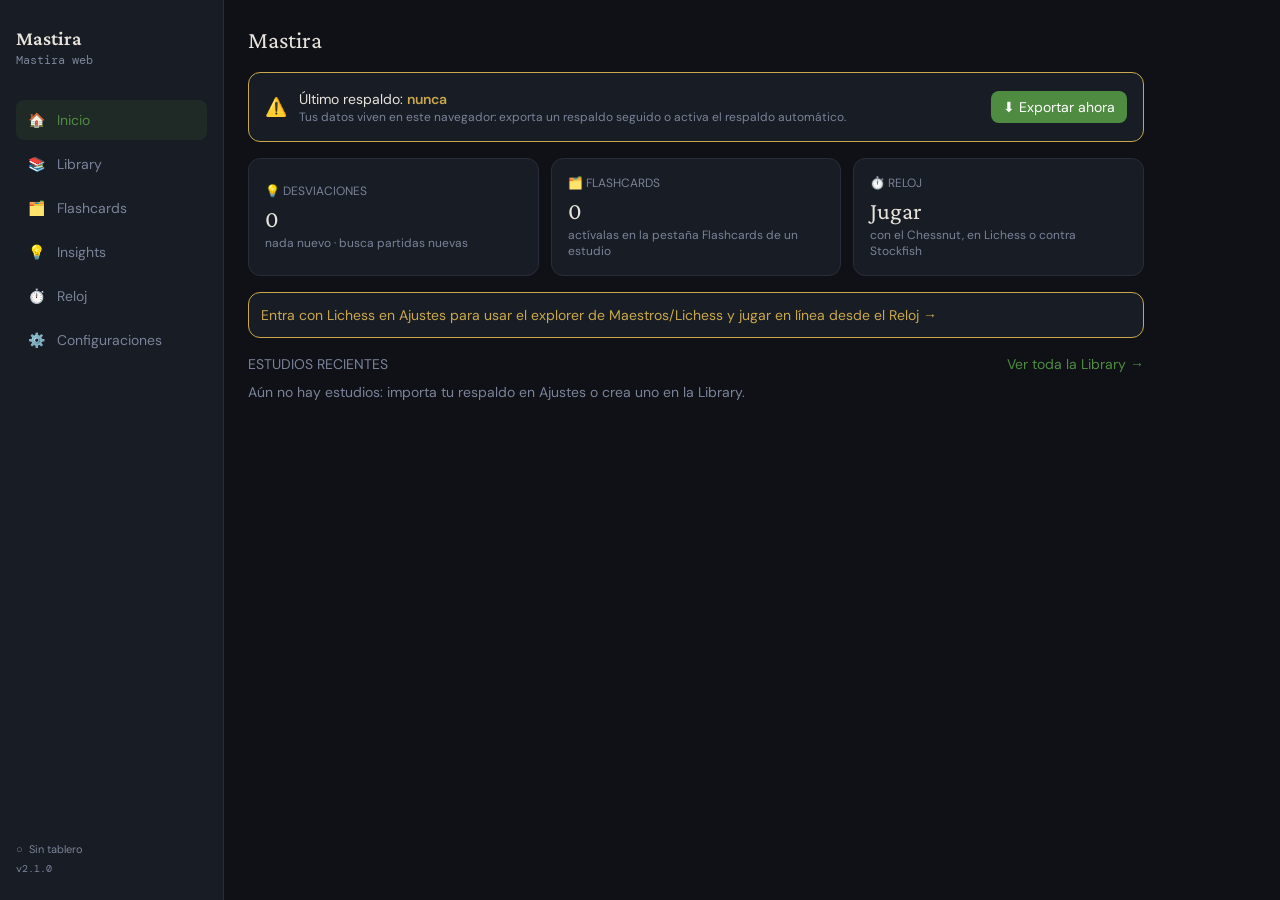
==== commit f6de6b9a: "Mastira web (build de 87fbe21)" ====
--- a/index.html
+++ b/index.html
@@ -7,9 +7,9 @@
     <link rel="manifest" href="manifest.webmanifest" />
     <link rel="icon" href="icon.svg" type="image/svg+xml" />
     <meta name="theme-color" content="#0f1117" />
-    <script type="module" crossorigin src="./assets/main-DCJ5ejsA.js"></script>
+    <script type="module" crossorigin src="./assets/main-Doku119o.js"></script>
     <link rel="modulepreload" crossorigin href="./assets/import-wrapper-Dc6Sn4yQ.js">
-    <link rel="stylesheet" crossorigin href="./assets/main-BcSzgLXh.css">
+    <link rel="stylesheet" crossorigin href="./assets/main-TCVI2aPX.css">
   </head>
   <body>
     <div id="root"></div>
--- a/assets/main-TCVI2aPX.css
+++ b/assets/main-TCVI2aPX.css
@@ -0,0 +1 @@
+@font-face{font-family:Crimson Pro;font-style:normal;font-display:swap;font-weight:400;src:url(./crimson-pro-vietnamese-400-normal-C3m3Wqkz.woff2) format("woff2"),url(./crimson-pro-vietnamese-400-normal-CEHt5KbE.woff) format("woff");unicode-range:U+0102-0103,U+0110-0111,U+0128-0129,U+0168-0169,U+01A0-01A1,U+01AF-01B0,U+0300-0301,U+0303-0304,U+0308-0309,U+0323,U+0329,U+1EA0-1EF9,U+20AB}@font-face{font-family:Crimson Pro;font-style:normal;font-display:swap;font-weight:400;src:url(./crimson-pro-latin-ext-400-normal-B3ID4PT2.woff2) format("woff2"),url(./crimson-pro-latin-ext-400-normal-BWiDT69a.woff) format("woff");unicode-range:U+0100-02BA,U+02BD-02C5,U+02C7-02CC,U+02CE-02D7,U+02DD-02FF,U+0304,U+0308,U+0329,U+1D00-1DBF,U+1E00-1E9F,U+1EF2-1EFF,U+2020,U+20A0-20AB,U+20AD-20C0,U+2113,U+2C60-2C7F,U+A720-A7FF}@font-face{font-family:Crimson Pro;font-style:normal;font-display:swap;font-weight:400;src:url(./crimson-pro-latin-400-normal-B4SlG4wx.woff2) format("woff2"),url(./crimson-pro-latin-400-normal-BzhyrSeK.woff) format("woff");unicode-range:U+0000-00FF,U+0131,U+0152-0153,U+02BB-02BC,U+02C6,U+02DA,U+02DC,U+0304,U+0308,U+0329,U+2000-206F,U+20AC,U+2122,U+2191,U+2193,U+2212,U+2215,U+FEFF,U+FFFD}@font-face{font-family:Crimson Pro;font-style:normal;font-display:swap;font-weight:600;src:url(./crimson-pro-vietnamese-600-normal-BD5z241x.woff2) format("woff2"),url(./crimson-pro-vietnamese-600-normal-WXpto_XS.woff) format("woff");unicode-range:U+0102-0103,U+0110-0111,U+0128-0129,U+0168-0169,U+01A0-01A1,U+01AF-01B0,U+0300-0301,U+0303-0304,U+0308-0309,U+0323,U+0329,U+1EA0-1EF9,U+20AB}@font-face{font-family:Crimson Pro;font-style:normal;font-display:swap;font-weight:600;src:url(./crimson-pro-latin-ext-600-normal-DTIcmTiA.woff2) format("woff2"),url(./crimson-pro-latin-ext-600-normal-ChXPf8Fx.woff) format("woff");unicode-range:U+0100-02BA,U+02BD-02C5,U+02C7-02CC,U+02CE-02D7,U+02DD-02FF,U+0304,U+0308,U+0329,U+1D00-1DBF,U+1E00-1E9F,U+1EF2-1EFF,U+2020,U+20A0-20AB,U+20AD-20C0,U+2113,U+2C60-2C7F,U+A720-A7FF}@font-face{font-family:Crimson Pro;font-style:normal;font-display:swap;font-weight:600;src:url(./crimson-pro-latin-600-normal-vJ8oEdKU.woff2) format("woff2"),url(./crimson-pro-latin-600-normal-Ca4fy0Cf.woff) format("woff");unicode-range:U+0000-00FF,U+0131,U+0152-0153,U+02BB-02BC,U+02C6,U+02DA,U+02DC,U+0304,U+0308,U+0329,U+2000-206F,U+20AC,U+2122,U+2191,U+2193,U+2212,U+2215,U+FEFF,U+FFFD}@font-face{font-family:Crimson Pro;font-style:normal;font-display:swap;font-weight:700;src:url(./crimson-pro-vietnamese-700-normal-D0P6piNS.woff2) format("woff2"),url(./crimson-pro-vietnamese-700-normal-CXdpdE-3.woff) format("woff");unicode-range:U+0102-0103,U+0110-0111,U+0128-0129,U+0168-0169,U+01A0-01A1,U+01AF-01B0,U+0300-0301,U+0303-0304,U+0308-0309,U+0323,U+0329,U+1EA0-1EF9,U+20AB}@font-face{font-family:Crimson Pro;font-style:normal;font-display:swap;font-weight:700;src:url(./crimson-pro-latin-ext-700-normal-DB6BXmm8.woff2) format("woff2"),url(./crimson-pro-latin-ext-700-normal-B0XMIwQy.woff) format("woff");unicode-range:U+0100-02BA,U+02BD-02C5,U+02C7-02CC,U+02CE-02D7,U+02DD-02FF,U+0304,U+0308,U+0329,U+1D00-1DBF,U+1E00-1E9F,U+1EF2-1EFF,U+2020,U+20A0-20AB,U+20AD-20C0,U+2113,U+2C60-2C7F,U+A720-A7FF}@font-face{font-family:Crimson Pro;font-style:normal;font-display:swap;font-weight:700;src:url(./crimson-pro-latin-700-normal-BfTu9YAt.woff2) format("woff2"),url(./crimson-pro-latin-700-normal-CnzwvVon.woff) format("woff");unicode-range:U+0000-00FF,U+0131,U+0152-0153,U+02BB-02BC,U+02C6,U+02DA,U+02DC,U+0304,U+0308,U+0329,U+2000-206F,U+20AC,U+2122,U+2191,U+2193,U+2212,U+2215,U+FEFF,U+FFFD}@font-face{font-family:Literata;font-style:normal;font-display:swap;font-weight:400;src:url([data-uri]) format("woff2"),url(./literata-cyrillic-ext-400-normal-BuNkiaAX.woff) format("woff");unicode-range:U+0460-052F,U+1C80-1C8A,U+20B4,U+2DE0-2DFF,U+A640-A69F,U+FE2E-FE2F}@font-face{font-family:Literata;font-style:normal;font-display:swap;font-weight:400;src:url(./literata-cyrillic-400-normal-CNCMA2GQ.woff2) format("woff2"),url(./literata-cyrillic-400-normal-BZoHpSD9.woff) format("woff");unicode-range:U+0301,U+0400-045F,U+0490-0491,U+04B0-04B1,U+2116}@font-face{font-family:Literata;font-style:normal;font-display:swap;font-weight:400;src:url(./literata-greek-ext-400-normal-wlSmuZ9Y.woff2) format("woff2"),url(./literata-greek-ext-400-normal-jenpRSxk.woff) format("woff");unicode-range:U+1F00-1FFF}@font-face{font-family:Literata;font-style:normal;font-display:swap;font-weight:400;src:url(./literata-greek-400-normal-DLCf-Z3g.woff2) format("woff2"),url(./literata-greek-400-normal-CMPfP1Pr.woff) format("woff");unicode-range:U+0370-0377,U+037A-037F,U+0384-038A,U+038C,U+038E-03A1,U+03A3-03FF}@font-face{font-family:Literata;font-style:normal;font-display:swap;font-weight:400;src:url(./literata-vietnamese-400-normal-H9pSqQsV.woff2) format("woff2"),url(./literata-vietnamese-400-normal-BvhrDK3U.woff) format("woff");unicode-range:U+0102-0103,U+0110-0111,U+0128-0129,U+0168-0169,U+01A0-01A1,U+01AF-01B0,U+0300-0301,U+0303-0304,U+0308-0309,U+0323,U+0329,U+1EA0-1EF9,U+20AB}@font-face{font-family:Literata;font-style:normal;font-display:swap;font-weight:400;src:url(./literata-latin-ext-400-normal-D5BsCrMl.woff2) format("woff2"),url(./literata-latin-ext-400-normal-Cs2-p-8d.woff) format("woff");unicode-range:U+0100-02BA,U+02BD-02C5,U+02C7-02CC,U+02CE-02D7,U+02DD-02FF,U+0304,U+0308,U+0329,U+1D00-1DBF,U+1E00-1E9F,U+1EF2-1EFF,U+2020,U+20A0-20AB,U+20AD-20C0,U+2113,U+2C60-2C7F,U+A720-A7FF}@font-face{font-family:Literata;font-style:normal;font-display:swap;font-weight:400;src:url(./literata-latin-400-normal-CLtNJ872.woff2) format("woff2"),url(./literata-latin-400-normal-CUhpYSl8.woff) format("woff");unicode-range:U+0000-00FF,U+0131,U+0152-0153,U+02BB-02BC,U+02C6,U+02DA,U+02DC,U+0304,U+0308,U+0329,U+2000-206F,U+20AC,U+2122,U+2191,U+2193,U+2212,U+2215,U+FEFF,U+FFFD}@font-face{font-family:Literata;font-style:normal;font-display:swap;font-weight:600;src:url([data-uri]) format("woff2"),url(./literata-cyrillic-ext-600-normal-DMpAXN3v.woff) format("woff");unicode-range:U+0460-052F,U+1C80-1C8A,U+20B4,U+2DE0-2DFF,U+A640-A69F,U+FE2E-FE2F}@font-face{font-family:Literata;font-style:normal;font-display:swap;font-weight:600;src:url(./literata-cyrillic-600-normal-CJ4BZrBr.woff2) format("woff2"),url(./literata-cyrillic-600-normal-CFZV0quP.woff) format("woff");unicode-range:U+0301,U+0400-045F,U+0490-0491,U+04B0-04B1,U+2116}@font-face{font-family:Literata;font-style:normal;font-display:swap;font-weight:600;src:url(./literata-greek-ext-600-normal-C9Ui0wVq.woff2) format("woff2"),url(./literata-greek-ext-600-normal-dOBTK4hz.woff) format("woff");unicode-range:U+1F00-1FFF}@font-face{font-family:Literata;font-style:normal;font-display:swap;font-weight:600;src:url(./literata-greek-600-normal-AXWu-DgS.woff2) format("woff2"),url(./literata-greek-600-normal-yjIuBGCY.woff) format("woff");unicode-range:U+0370-0377,U+037A-037F,U+0384-038A,U+038C,U+038E-03A1,U+03A3-03FF}@font-face{font-family:Literata;font-style:normal;font-display:swap;font-weight:600;src:url(./literata-vietnamese-600-normal-CKzxoyei.woff2) format("woff2"),url(./literata-vietnamese-600-normal-8qS4Xlwy.woff) format("woff");unicode-range:U+0102-0103,U+0110-0111,U+0128-0129,U+0168-0169,U+01A0-01A1,U+01AF-01B0,U+0300-0301,U+0303-0304,U+0308-0309,U+0323,U+0329,U+1EA0-1EF9,U+20AB}@font-face{font-family:Literata;font-style:normal;font-display:swap;font-weight:600;src:url(./literata-latin-ext-600-normal-iLkdh2tW.woff2) format("woff2"),url(./literata-latin-ext-600-normal-DYcsrkT4.woff) format("woff");unicode-range:U+0100-02BA,U+02BD-02C5,U+02C7-02CC,U+02CE-02D7,U+02DD-02FF,U+0304,U+0308,U+0329,U+1D00-1DBF,U+1E00-1E9F,U+1EF2-1EFF,U+2020,U+20A0-20AB,U+20AD-20C0,U+2113,U+2C60-2C7F,U+A720-A7FF}@font-face{font-family:Literata;font-style:normal;font-display:swap;font-weight:600;src:url(./literata-latin-600-normal-A9sHopYh.woff2) format("woff2"),url(./literata-latin-600-normal-BFEFPlMO.woff) format("woff");unicode-range:U+0000-00FF,U+0131,U+0152-0153,U+02BB-02BC,U+02C6,U+02DA,U+02DC,U+0304,U+0308,U+0329,U+2000-206F,U+20AC,U+2122,U+2191,U+2193,U+2212,U+2215,U+FEFF,U+FFFD}@font-face{font-family:Literata;font-style:normal;font-display:swap;font-weight:800;src:url([data-uri]) format("woff2"),url(./literata-cyrillic-ext-800-normal-gHf-akcn.woff) format("woff");unicode-range:U+0460-052F,U+1C80-1C8A,U+20B4,U+2DE0-2DFF,U+A640-A69F,U+FE2E-FE2F}@font-face{font-family:Literata;font-style:normal;font-display:swap;font-weight:800;src:url(./literata-cyrillic-800-normal-D3mwU3Uw.woff2) format("woff2"),url(./literata-cyrillic-800-normal-gire1OzM.woff) format("woff");unicode-range:U+0301,U+0400-045F,U+0490-0491,U+04B0-04B1,U+2116}@font-face{font-family:Literata;font-style:normal;font-display:swap;font-weight:800;src:url(./literata-greek-ext-800-normal-nMBCiIri.woff2) format("woff2"),url(./literata-greek-ext-800-normal-0qpHStuG.woff) format("woff");unicode-range:U+1F00-1FFF}@font-face{font-family:Literata;font-style:normal;font-display:swap;font-weight:800;src:url(./literata-greek-800-normal-CXRlleG1.woff2) format("woff2"),url(./literata-greek-800-normal-DdEIzewt.woff) format("woff");unicode-range:U+0370-0377,U+037A-037F,U+0384-038A,U+038C,U+038E-03A1,U+03A3-03FF}@font-face{font-family:Literata;font-style:normal;font-display:swap;font-weight:800;src:url(./literata-vietnamese-800-normal-qsFxgcG0.woff2) format("woff2"),url(./literata-vietnamese-800-normal-ZKQv-1Up.woff) format("woff");unicode-range:U+0102-0103,U+0110-0111,U+0128-0129,U+0168-0169,U+01A0-01A1,U+01AF-01B0,U+0300-0301,U+0303-0304,U+0308-0309,U+0323,U+0329,U+1EA0-1EF9,U+20AB}@font-face{font-family:Literata;font-style:normal;font-display:swap;font-weight:800;src:url(./literata-latin-ext-800-normal-YXqKKZyQ.woff2) format("woff2"),url(./literata-latin-ext-800-normal-CLElJf9g.woff) format("woff");unicode-range:U+0100-02BA,U+02BD-02C5,U+02C7-02CC,U+02CE-02D7,U+02DD-02FF,U+0304,U+0308,U+0329,U+1D00-1DBF,U+1E00-1E9F,U+1EF2-1EFF,U+2020,U+20A0-20AB,U+20AD-20C0,U+2113,U+2C60-2C7F,U+A720-A7FF}@font-face{font-family:Literata;font-style:normal;font-display:swap;font-weight:800;src:url(./literata-latin-800-normal-CAgJjmlx.woff2) format("woff2"),url(./literata-latin-800-normal-B7jgOtxN.woff) format("woff");unicode-range:U+0000-00FF,U+0131,U+0152-0153,U+02BB-02BC,U+02C6,U+02DA,U+02DC,U+0304,U+0308,U+0329,U+2000-206F,U+20AC,U+2122,U+2191,U+2193,U+2212,U+2215,U+FEFF,U+FFFD}@font-face{font-family:DM Sans;font-style:normal;font-display:swap;font-weight:400;src:url(./dm-sans-latin-ext-400-normal-BtiwyxMk.woff2) format("woff2"),url(./dm-sans-latin-ext-400-normal-BjWJ59Pq.woff) format("woff");unicode-range:U+0100-02BA,U+02BD-02C5,U+02C7-02CC,U+02CE-02D7,U+02DD-02FF,U+0304,U+0308,U+0329,U+1D00-1DBF,U+1E00-1E9F,U+1EF2-1EFF,U+2020,U+20A0-20AB,U+20AD-20C0,U+2113,U+2C60-2C7F,U+A720-A7FF}@font-face{font-family:DM Sans;font-style:normal;font-display:swap;font-weight:400;src:url(./dm-sans-latin-400-normal-CW0RaeGs.woff2) format("woff2"),url(./dm-sans-latin-400-normal-BwCSEQnW.woff) format("woff");unicode-range:U+0000-00FF,U+0131,U+0152-0153,U+02BB-02BC,U+02C6,U+02DA,U+02DC,U+0304,U+0308,U+0329,U+2000-206F,U+20AC,U+2122,U+2191,U+2193,U+2212,U+2215,U+FEFF,U+FFFD}@font-face{font-family:DM Sans;font-style:normal;font-display:swap;font-weight:500;src:url(./dm-sans-latin-ext-500-normal-BJfUCQsA.woff2) format("woff2"),url(./dm-sans-latin-ext-500-normal-DR84L5F-.woff) format("woff");unicode-range:U+0100-02BA,U+02BD-02C5,U+02C7-02CC,U+02CE-02D7,U+02DD-02FF,U+0304,U+0308,U+0329,U+1D00-1DBF,U+1E00-1E9F,U+1EF2-1EFF,U+2020,U+20A0-20AB,U+20AD-20C0,U+2113,U+2C60-2C7F,U+A720-A7FF}@font-face{font-family:DM Sans;font-style:normal;font-display:swap;font-weight:500;src:url(./dm-sans-latin-500-normal-B9HHJjqV.woff2) format("woff2"),url(./dm-sans-latin-500-normal-Dr3UlScf.woff) format("woff");unicode-range:U+0000-00FF,U+0131,U+0152-0153,U+02BB-02BC,U+02C6,U+02DA,U+02DC,U+0304,U+0308,U+0329,U+2000-206F,U+20AC,U+2122,U+2191,U+2193,U+2212,U+2215,U+FEFF,U+FFFD}@font-face{font-family:DM Sans;font-style:normal;font-display:swap;font-weight:600;src:url(./dm-sans-latin-ext-600-normal-4vooXBpG.woff2) format("woff2"),url(./dm-sans-latin-ext-600-normal-DRtaDpgU.woff) format("woff");unicode-range:U+0100-02BA,U+02BD-02C5,U+02C7-02CC,U+02CE-02D7,U+02DD-02FF,U+0304,U+0308,U+0329,U+1D00-1DBF,U+1E00-1E9F,U+1EF2-1EFF,U+2020,U+20A0-20AB,U+20AD-20C0,U+2113,U+2C60-2C7F,U+A720-A7FF}@font-face{font-family:DM Sans;font-style:normal;font-display:swap;font-weight:600;src:url(./dm-sans-latin-600-normal-Aqo67rzb.woff2) format("woff2"),url(./dm-sans-latin-600-normal-BmdmIIQ2.woff) format("woff");unicode-range:U+0000-00FF,U+0131,U+0152-0153,U+02BB-02BC,U+02C6,U+02DA,U+02DC,U+0304,U+0308,U+0329,U+2000-206F,U+20AC,U+2122,U+2191,U+2193,U+2212,U+2215,U+FEFF,U+FFFD}@font-face{font-family:DM Mono;font-style:normal;font-display:swap;font-weight:400;src:url(./dm-mono-latin-ext-400-normal-C2zvOubV.woff2) format("woff2"),url(./dm-mono-latin-ext-400-normal-1aZr6b2b.woff) format("woff");unicode-range:U+0100-02BA,U+02BD-02C5,U+02C7-02CC,U+02CE-02D7,U+02DD-02FF,U+0304,U+0308,U+0329,U+1D00-1DBF,U+1E00-1E9F,U+1EF2-1EFF,U+2020,U+20A0-20AB,U+20AD-20C0,U+2113,U+2C60-2C7F,U+A720-A7FF}@font-face{font-family:DM Mono;font-style:normal;font-display:swap;font-weight:400;src:url(./dm-mono-latin-400-normal-4GdczIuU.woff2) format("woff2"),url(./dm-mono-latin-400-normal--0xN8mdc.woff) format("woff");unicode-range:U+0000-00FF,U+0131,U+0152-0153,U+02BB-02BC,U+02C6,U+02DA,U+02DC,U+0304,U+0308,U+0329,U+2000-206F,U+20AC,U+2122,U+2191,U+2193,U+2212,U+2215,U+FEFF,U+FFFD}@font-face{font-family:DM Mono;font-style:normal;font-display:swap;font-weight:500;src:url(./dm-mono-latin-ext-500-normal-BtRyHRi6.woff2) format("woff2"),url(./dm-mono-latin-ext-500-normal-Dw3M13d8.woff) format("woff");unicode-range:U+0100-02BA,U+02BD-02C5,U+02C7-02CC,U+02CE-02D7,U+02DD-02FF,U+0304,U+0308,U+0329,U+1D00-1DBF,U+1E00-1E9F,U+1EF2-1EFF,U+2020,U+20A0-20AB,U+20AD-20C0,U+2113,U+2C60-2C7F,U+A720-A7FF}@font-face{font-family:DM Mono;font-style:normal;font-display:swap;font-weight:500;src:url(./dm-mono-latin-500-normal-DRMDZjhP.woff2) format("woff2"),url(./dm-mono-latin-500-normal-CN8Miw6E.woff) format("woff");unicode-range:U+0000-00FF,U+0131,U+0152-0153,U+02BB-02BC,U+02C6,U+02DA,U+02DC,U+0304,U+0308,U+0329,U+2000-206F,U+20AC,U+2122,U+2191,U+2193,U+2212,U+2215,U+FEFF,U+FFFD}*,:before,:after{--tw-border-spacing-x: 0;--tw-border-spacing-y: 0;--tw-translate-x: 0;--tw-translate-y: 0;--tw-rotate: 0;--tw-skew-x: 0;--tw-skew-y: 0;--tw-scale-x: 1;--tw-scale-y: 1;--tw-pan-x: ;--tw-pan-y: ;--tw-pinch-zoom: ;--tw-scroll-snap-strictness: proximity;--tw-gradient-from-position: ;--tw-gradient-via-position: ;--tw-gradient-to-position: ;--tw-ordinal: ;--tw-slashed-zero: ;--tw-numeric-figure: ;--tw-numeric-spacing: ;--tw-numeric-fraction: ;--tw-ring-inset: ;--tw-ring-offset-width: 0px;--tw-ring-offset-color: #fff;--tw-ring-color: rgb(59 130 246 / .5);--tw-ring-offset-shadow: 0 0 #0000;--tw-ring-shadow: 0 0 #0000;--tw-shadow: 0 0 #0000;--tw-shadow-colored: 0 0 #0000;--tw-blur: ;--tw-brightness: ;--tw-contrast: ;--tw-grayscale: ;--tw-hue-rotate: ;--tw-invert: ;--tw-saturate: ;--tw-sepia: ;--tw-drop-shadow: ;--tw-backdrop-blur: ;--tw-backdrop-brightness: ;--tw-backdrop-contrast: ;--tw-backdrop-grayscale: ;--tw-backdrop-hue-rotate: ;--tw-backdrop-invert: ;--tw-backdrop-opacity: ;--tw-backdrop-saturate: ;--tw-backdrop-sepia: ;--tw-contain-size: ;--tw-contain-layout: ;--tw-contain-paint: ;--tw-contain-style: }::backdrop{--tw-border-spacing-x: 0;--tw-border-spacing-y: 0;--tw-translate-x: 0;--tw-translate-y: 0;--tw-rotate: 0;--tw-skew-x: 0;--tw-skew-y: 0;--tw-scale-x: 1;--tw-scale-y: 1;--tw-pan-x: ;--tw-pan-y: ;--tw-pinch-zoom: ;--tw-scroll-snap-strictness: proximity;--tw-gradient-from-position: ;--tw-gradient-via-position: ;--tw-gradient-to-position: ;--tw-ordinal: ;--tw-slashed-zero: ;--tw-numeric-figure: ;--tw-numeric-spacing: ;--tw-numeric-fraction: ;--tw-ring-inset: ;--tw-ring-offset-width: 0px;--tw-ring-offset-color: #fff;--tw-ring-color: rgb(59 130 246 / .5);--tw-ring-offset-shadow: 0 0 #0000;--tw-ring-shadow: 0 0 #0000;--tw-shadow: 0 0 #0000;--tw-shadow-colored: 0 0 #0000;--tw-blur: ;--tw-brightness: ;--tw-contrast: ;--tw-grayscale: ;--tw-hue-rotate: ;--tw-invert: ;--tw-saturate: ;--tw-sepia: ;--tw-drop-shadow: ;--tw-backdrop-blur: ;--tw-backdrop-brightness: ;--tw-backdrop-contrast: ;--tw-backdrop-grayscale: ;--tw-backdrop-hue-rotate: ;--tw-backdrop-invert: ;--tw-backdrop-opacity: ;--tw-backdrop-saturate: ;--tw-backdrop-sepia: ;--tw-contain-size: ;--tw-contain-layout: ;--tw-contain-paint: ;--tw-contain-style: }*,:before,:after{box-sizing:border-box;border-width:0;border-style:solid;border-color:#e5e7eb}:before,:after{--tw-content: ""}html,:host{line-height:1.5;-webkit-text-size-adjust:100%;-moz-tab-size:4;-o-tab-size:4;tab-size:4;font-family:ui-sans-serif,system-ui,sans-serif,"Apple Color Emoji","Segoe UI Emoji",Segoe UI Symbol,"Noto Color Emoji";font-feature-settings:normal;font-variation-settings:normal;-webkit-tap-highlight-color:transparent}body{margin:0;line-height:inherit}hr{height:0;color:inherit;border-top-width:1px}abbr:where([title]){-webkit-text-decoration:underline dotted;text-decoration:underline dotted}h1,h2,h3,h4,h5,h6{font-size:inherit;font-weight:inherit}a{color:inherit;text-decoration:inherit}b,strong{font-weight:bolder}code,kbd,samp,pre{font-family:DM Mono,monospace;font-feature-settings:normal;font-variation-settings:normal;font-size:1em}small{font-size:80%}sub,sup{font-size:75%;line-height:0;position:relative;vertical-align:baseline}sub{bottom:-.25em}sup{top:-.5em}table{text-indent:0;border-color:inherit;border-collapse:collapse}button,input,optgroup,select,textarea{font-family:inherit;font-feature-settings:inherit;font-variation-settings:inherit;font-size:100%;font-weight:inherit;line-height:inherit;letter-spacing:inherit;color:inherit;margin:0;padding:0}button,select{text-transform:none}button,input:where([type=button]),input:where([type=reset]),input:where([type=submit]){-webkit-appearance:button;background-color:transparent;background-image:none}:-moz-focusring{outline:auto}:-moz-ui-invalid{box-shadow:none}progress{vertical-align:baseline}::-webkit-inner-spin-button,::-webkit-outer-spin-button{height:auto}[type=search]{-webkit-appearance:textfield;outline-offset:-2px}::-webkit-search-decoration{-webkit-appearance:none}::-webkit-file-upload-button{-webkit-appearance:button;font:inherit}summary{display:list-item}blockquote,dl,dd,h1,h2,h3,h4,h5,h6,hr,figure,p,pre{margin:0}fieldset{margin:0;padding:0}legend{padding:0}ol,ul,menu{list-style:none;margin:0;padding:0}dialog{padding:0}textarea{resize:vertical}input::-moz-placeholder,textarea::-moz-placeholder{opacity:1;color:#9ca3af}input::placeholder,textarea::placeholder{opacity:1;color:#9ca3af}button,[role=button]{cursor:pointer}:disabled{cursor:default}img,svg,video,canvas,audio,iframe,embed,object{display:block;vertical-align:middle}img,video{max-width:100%;height:auto}[hidden]:where(:not([hidden=until-found])){display:none}body{--tw-bg-opacity: 1;background-color:rgb(var(--c-bg) / var(--tw-bg-opacity, 1));font-family:DM Sans,sans-serif;--tw-text-opacity: 1;color:rgb(var(--c-text) / var(--tw-text-opacity, 1));-webkit-font-smoothing:antialiased}h1,h2,h3{font-family:Crimson Pro,serif}.sr-only{position:absolute;width:1px;height:1px;padding:0;margin:-1px;overflow:hidden;clip:rect(0,0,0,0);white-space:nowrap;border-width:0}.pointer-events-none{pointer-events:none}.visible{visibility:visible}.static{position:static}.fixed{position:fixed}.absolute{position:absolute}.relative{position:relative}.sticky{position:sticky}.inset-0{top:0;right:0;bottom:0;left:0}.inset-x-0{left:0;right:0}.-right-1{right:-.25rem}.-top-1{top:-.25rem}.bottom-0{bottom:0}.left-0{left:0}.left-0\.5{left:.125rem}.left-\[18px\]{left:18px}.right-0{right:0}.right-0\.5{right:.125rem}.right-1{right:.25rem}.right-3{right:.75rem}.top-0{top:0}.top-0\.5{top:.125rem}.top-1{top:.25rem}.top-2{top:.5rem}.top-6{top:1.5rem}.z-10{z-index:10}.z-30{z-index:30}.z-50{z-index:50}.z-\[80\]{z-index:80}.mx-auto{margin-left:auto;margin-right:auto}.my-0\.5{margin-top:.125rem;margin-bottom:.125rem}.mb-0\.5{margin-bottom:.125rem}.mb-1{margin-bottom:.25rem}.mb-1\.5{margin-bottom:.375rem}.mb-2{margin-bottom:.5rem}.mb-3{margin-bottom:.75rem}.mb-4{margin-bottom:1rem}.mb-5{margin-bottom:1.25rem}.mb-6{margin-bottom:1.5rem}.mb-8{margin-bottom:2rem}.ml-0\.5{margin-left:.125rem}.ml-1{margin-left:.25rem}.ml-2{margin-left:.5rem}.ml-4{margin-left:1rem}.ml-auto{margin-left:auto}.mr-0\.5{margin-right:.125rem}.mr-1{margin-right:.25rem}.mr-auto{margin-right:auto}.mt-0\.5{margin-top:.125rem}.mt-1{margin-top:.25rem}.mt-1\.5{margin-top:.375rem}.mt-2{margin-top:.5rem}.mt-3{margin-top:.75rem}.mt-4{margin-top:1rem}.mt-5{margin-top:1.25rem}.mt-6{margin-top:1.5rem}.line-clamp-2{overflow:hidden;display:-webkit-box;-webkit-box-orient:vertical;-webkit-line-clamp:2}.block{display:block}.inline-block{display:inline-block}.inline{display:inline}.flex{display:flex}.table{display:table}.grid{display:grid}.hidden{display:none}.h-1{height:.25rem}.h-1\.5{height:.375rem}.h-10{height:2.5rem}.h-2{height:.5rem}.h-28{height:7rem}.h-3\.5{height:.875rem}.h-32{height:8rem}.h-4{height:1rem}.h-44{height:11rem}.h-5{height:1.25rem}.h-9{height:2.25rem}.h-full{height:100%}.max-h-48{max-height:12rem}.max-h-\[220px\]{max-height:220px}.max-h-\[480px\]{max-height:480px}.max-h-\[50vh\]{max-height:50vh}.max-h-\[90vh\]{max-height:90vh}.min-h-0{min-height:0px}.min-h-full{min-height:100%}.min-h-screen{min-height:100vh}.w-1{width:.25rem}.w-1\/2{width:50%}.w-10{width:2.5rem}.w-12{width:3rem}.w-14{width:3.5rem}.w-2{width:.5rem}.w-20{width:5rem}.w-24{width:6rem}.w-28{width:7rem}.w-3{width:.75rem}.w-3\.5{width:.875rem}.w-32{width:8rem}.w-4{width:1rem}.w-40{width:10rem}.w-44{width:11rem}.w-5{width:1.25rem}.w-52{width:13rem}.w-56{width:14rem}.w-60{width:15rem}.w-64{width:16rem}.w-9{width:2.25rem}.w-\[220px\]{width:220px}.w-fit{width:-moz-fit-content;width:fit-content}.w-full{width:100%}.min-w-0{min-width:0px}.min-w-7{min-width:1.75rem}.min-w-\[120px\]{min-width:120px}.min-w-\[180px\]{min-width:180px}.min-w-\[200px\]{min-width:200px}.min-w-\[240px\]{min-width:240px}.min-w-\[260px\]{min-width:260px}.min-w-full{min-width:100%}.max-w-3xl{max-width:48rem}.max-w-4xl{max-width:56rem}.max-w-\[10rem\]{max-width:10rem}.max-w-\[50\%\]{max-width:50%}.max-w-lg{max-width:32rem}.max-w-md{max-width:28rem}.max-w-xl{max-width:36rem}.flex-1{flex:1 1 0%}.shrink-0{flex-shrink:0}.basis-\[320px\]{flex-basis:320px}@keyframes spin{to{transform:rotate(360deg)}}.animate-spin{animation:spin 1s linear infinite}.cursor-col-resize{cursor:col-resize}.cursor-default{cursor:default}.cursor-grab{cursor:grab}.cursor-pointer{cursor:pointer}.cursor-row-resize{cursor:row-resize}.touch-none{touch-action:none}.select-none{-webkit-user-select:none;-moz-user-select:none;user-select:none}.resize-y{resize:vertical}.resize{resize:both}.list-disc{list-style-type:disc}.grid-cols-2{grid-template-columns:repeat(2,minmax(0,1fr))}.flex-row{flex-direction:row}.flex-col{flex-direction:column}.flex-wrap{flex-wrap:wrap}.flex-nowrap{flex-wrap:nowrap}.items-start{align-items:flex-start}.items-center{align-items:center}.items-baseline{align-items:baseline}.justify-end{justify-content:flex-end}.justify-center{justify-content:center}.justify-between{justify-content:space-between}.gap-0\.5{gap:.125rem}.gap-1{gap:.25rem}.gap-1\.5{gap:.375rem}.gap-2{gap:.5rem}.gap-3{gap:.75rem}.gap-4{gap:1rem}.gap-5{gap:1.25rem}.gap-6{gap:1.5rem}.space-y-0\.5>:not([hidden])~:not([hidden]){--tw-space-y-reverse: 0;margin-top:calc(.125rem * calc(1 - var(--tw-space-y-reverse)));margin-bottom:calc(.125rem * var(--tw-space-y-reverse))}.space-y-1>:not([hidden])~:not([hidden]){--tw-space-y-reverse: 0;margin-top:calc(.25rem * calc(1 - var(--tw-space-y-reverse)));margin-bottom:calc(.25rem * var(--tw-space-y-reverse))}.space-y-1\.5>:not([hidden])~:not([hidden]){--tw-space-y-reverse: 0;margin-top:calc(.375rem * calc(1 - var(--tw-space-y-reverse)));margin-bottom:calc(.375rem * var(--tw-space-y-reverse))}.space-y-2>:not([hidden])~:not([hidden]){--tw-space-y-reverse: 0;margin-top:calc(.5rem * calc(1 - var(--tw-space-y-reverse)));margin-bottom:calc(.5rem * var(--tw-space-y-reverse))}.space-y-3>:not([hidden])~:not([hidden]){--tw-space-y-reverse: 0;margin-top:calc(.75rem * calc(1 - var(--tw-space-y-reverse)));margin-bottom:calc(.75rem * var(--tw-space-y-reverse))}.space-y-4>:not([hidden])~:not([hidden]){--tw-space-y-reverse: 0;margin-top:calc(1rem * calc(1 - var(--tw-space-y-reverse)));margin-bottom:calc(1rem * var(--tw-space-y-reverse))}.space-y-5>:not([hidden])~:not([hidden]){--tw-space-y-reverse: 0;margin-top:calc(1.25rem * calc(1 - var(--tw-space-y-reverse)));margin-bottom:calc(1.25rem * var(--tw-space-y-reverse))}.divide-y>:not([hidden])~:not([hidden]){--tw-divide-y-reverse: 0;border-top-width:calc(1px * calc(1 - var(--tw-divide-y-reverse)));border-bottom-width:calc(1px * var(--tw-divide-y-reverse))}.divide-border>:not([hidden])~:not([hidden]){--tw-divide-opacity: 1;border-color:rgb(var(--c-border) / var(--tw-divide-opacity, 1))}.overflow-auto{overflow:auto}.overflow-hidden{overflow:hidden}.overflow-x-auto{overflow-x:auto}.overflow-y-auto{overflow-y:auto}.overflow-x-hidden{overflow-x:hidden}.truncate{overflow:hidden;text-overflow:ellipsis;white-space:nowrap}.whitespace-nowrap{white-space:nowrap}.whitespace-pre-line{white-space:pre-line}.whitespace-pre-wrap{white-space:pre-wrap}.break-words{overflow-wrap:break-word}.break-all{word-break:break-all}.rounded{border-radius:.25rem}.rounded-full{border-radius:9999px}.rounded-lg{border-radius:.5rem}.rounded-sm{border-radius:.125rem}.rounded-xl{border-radius:.75rem}.border{border-width:1px}.border-2{border-width:2px}.border-x{border-left-width:1px;border-right-width:1px}.border-y{border-top-width:1px;border-bottom-width:1px}.border-b{border-bottom-width:1px}.border-l-2{border-left-width:2px}.border-r{border-right-width:1px}.border-t{border-top-width:1px}.border-\[\#4a4036\]{--tw-border-opacity: 1;border-color:rgb(74 64 54 / var(--tw-border-opacity, 1))}.border-border{--tw-border-opacity: 1;border-color:rgb(var(--c-border) / var(--tw-border-opacity, 1))}.border-gold{--tw-border-opacity: 1;border-color:rgb(var(--c-gold) / var(--tw-border-opacity, 1))}.border-gold\/60{border-color:rgb(var(--c-gold) / .6)}.border-green{--tw-border-opacity: 1;border-color:rgb(var(--c-green) / var(--tw-border-opacity, 1))}.border-green\/40{border-color:rgb(var(--c-green) / .4)}.border-green\/50{border-color:rgb(var(--c-green) / .5)}.border-muted\/60{border-color:rgb(var(--c-muted) / .6)}.border-red{--tw-border-opacity: 1;border-color:rgb(var(--c-red) / var(--tw-border-opacity, 1))}.border-transparent{border-color:transparent}.bg-\[\#2b2b2b\]{--tw-bg-opacity: 1;background-color:rgb(43 43 43 / var(--tw-bg-opacity, 1))}.bg-\[\#3a3f4c\]{--tw-bg-opacity: 1;background-color:rgb(58 63 76 / var(--tw-bg-opacity, 1))}.bg-\[\#4e7837\]{--tw-bg-opacity: 1;background-color:rgb(78 120 55 / var(--tw-bg-opacity, 1))}.bg-\[\#7a8399\]{--tw-bg-opacity: 1;background-color:rgb(122 131 153 / var(--tw-bg-opacity, 1))}.bg-\[\#efe9e0\]{--tw-bg-opacity: 1;background-color:rgb(239 233 224 / var(--tw-bg-opacity, 1))}.bg-\[var\(--sq-light\)\]{background-color:var(--sq-light)}.bg-bg{--tw-bg-opacity: 1;background-color:rgb(var(--c-bg) / var(--tw-bg-opacity, 1))}.bg-bg\/40{background-color:rgb(var(--c-bg) / .4)}.bg-black{--tw-bg-opacity: 1;background-color:rgb(0 0 0 / var(--tw-bg-opacity, 1))}.bg-black\/60{background-color:#0009}.bg-black\/75{background-color:#000000bf}.bg-border{--tw-bg-opacity: 1;background-color:rgb(var(--c-border) / var(--tw-bg-opacity, 1))}.bg-gold{--tw-bg-opacity: 1;background-color:rgb(var(--c-gold) / var(--tw-bg-opacity, 1))}.bg-gold\/15{background-color:rgb(var(--c-gold) / .15)}.bg-gold\/20{background-color:rgb(var(--c-gold) / .2)}.bg-gold\/30{background-color:rgb(var(--c-gold) / .3)}.bg-green{--tw-bg-opacity: 1;background-color:rgb(var(--c-green) / var(--tw-bg-opacity, 1))}.bg-green\/15{background-color:rgb(var(--c-green) / .15)}.bg-green\/20{background-color:rgb(var(--c-green) / .2)}.bg-muted\/60{background-color:rgb(var(--c-muted) / .6)}.bg-red{--tw-bg-opacity: 1;background-color:rgb(var(--c-red) / var(--tw-bg-opacity, 1))}.bg-red\/10{background-color:rgb(var(--c-red) / .1)}.bg-surface{--tw-bg-opacity: 1;background-color:rgb(var(--c-surface) / var(--tw-bg-opacity, 1))}.bg-white{--tw-bg-opacity: 1;background-color:rgb(255 255 255 / var(--tw-bg-opacity, 1))}.object-cover{-o-object-fit:cover;object-fit:cover}.p-1{padding:.25rem}.p-2{padding:.5rem}.p-3{padding:.75rem}.p-4{padding:1rem}.p-5{padding:1.25rem}.p-6{padding:1.5rem}.p-8{padding:2rem}.px-1{padding-left:.25rem;padding-right:.25rem}.px-1\.5{padding-left:.375rem;padding-right:.375rem}.px-2{padding-left:.5rem;padding-right:.5rem}.px-2\.5{padding-left:.625rem;padding-right:.625rem}.px-3{padding-left:.75rem;padding-right:.75rem}.px-4{padding-left:1rem;padding-right:1rem}.px-5{padding-left:1.25rem;padding-right:1.25rem}.py-0\.5{padding-top:.125rem;padding-bottom:.125rem}.py-1{padding-top:.25rem;padding-bottom:.25rem}.py-1\.5{padding-top:.375rem;padding-bottom:.375rem}.py-16{padding-top:4rem;padding-bottom:4rem}.py-2{padding-top:.5rem;padding-bottom:.5rem}.py-2\.5{padding-top:.625rem;padding-bottom:.625rem}.py-20{padding-top:5rem;padding-bottom:5rem}.py-24{padding-top:6rem;padding-bottom:6rem}.py-6{padding-top:1.5rem;padding-bottom:1.5rem}.pb-1{padding-bottom:.25rem}.pb-2{padding-bottom:.5rem}.pb-3{padding-bottom:.75rem}.pl-10{padding-left:2.5rem}.pl-2{padding-left:.5rem}.pl-3{padding-left:.75rem}.pl-4{padding-left:1rem}.pr-3{padding-right:.75rem}.pt-1{padding-top:.25rem}.pt-2{padding-top:.5rem}.pt-3{padding-top:.75rem}.pt-4{padding-top:1rem}.text-left{text-align:left}.text-center{text-align:center}.text-right{text-align:right}.font-display{font-family:Crimson Pro,serif}.font-mono{font-family:DM Mono,monospace}.font-ui{font-family:DM Sans,sans-serif}.text-2xl{font-size:1.5rem;line-height:2rem}.text-3xl{font-size:1.875rem;line-height:2.25rem}.text-4xl{font-size:2.25rem;line-height:2.5rem}.text-\[10px\]{font-size:10px}.text-\[11px\]{font-size:11px}.text-\[12px\]{font-size:12px}.text-\[15px\]{font-size:15px}.text-\[9px\]{font-size:9px}.text-base{font-size:1rem;line-height:1.5rem}.text-lg{font-size:1.125rem;line-height:1.75rem}.text-sm{font-size:.875rem;line-height:1.25rem}.text-xl{font-size:1.25rem;line-height:1.75rem}.text-xs{font-size:.75rem;line-height:1rem}.font-bold{font-weight:700}.font-medium{font-weight:500}.font-normal{font-weight:400}.font-semibold{font-weight:600}.uppercase{text-transform:uppercase}.normal-case{text-transform:none}.italic{font-style:italic}.tabular-nums{--tw-numeric-spacing: tabular-nums;font-variant-numeric:var(--tw-ordinal) var(--tw-slashed-zero) var(--tw-numeric-figure) var(--tw-numeric-spacing) var(--tw-numeric-fraction)}.leading-4{line-height:1rem}.leading-6{line-height:1.5rem}.leading-7{line-height:1.75rem}.leading-none{line-height:1}.tracking-wide{letter-spacing:.025em}.text-\[\#333\]{--tw-text-opacity: 1;color:rgb(51 51 51 / var(--tw-text-opacity, 1))}.text-bg{--tw-text-opacity: 1;color:rgb(var(--c-bg) / var(--tw-text-opacity, 1))}.text-black{--tw-text-opacity: 1;color:rgb(0 0 0 / var(--tw-text-opacity, 1))}.text-black\/40{color:#0006}.text-gold{--tw-text-opacity: 1;color:rgb(var(--c-gold) / var(--tw-text-opacity, 1))}.text-green{--tw-text-opacity: 1;color:rgb(var(--c-green) / var(--tw-text-opacity, 1))}.text-muted{--tw-text-opacity: 1;color:rgb(var(--c-muted) / var(--tw-text-opacity, 1))}.text-muted\/60{color:rgb(var(--c-muted) / .6)}.text-muted\/70{color:rgb(var(--c-muted) / .7)}.text-red{--tw-text-opacity: 1;color:rgb(var(--c-red) / var(--tw-text-opacity, 1))}.text-text{--tw-text-opacity: 1;color:rgb(var(--c-text) / var(--tw-text-opacity, 1))}.text-white{--tw-text-opacity: 1;color:rgb(255 255 255 / var(--tw-text-opacity, 1))}.underline{text-decoration-line:underline}.decoration-muted{text-decoration-color:rgb(var(--c-muted) / 1)}.decoration-dotted{text-decoration-style:dotted}.underline-offset-4{text-underline-offset:4px}.accent-red{accent-color:rgb(var(--c-red) / 1)}.opacity-0{opacity:0}.opacity-40{opacity:.4}.opacity-60{opacity:.6}.opacity-70{opacity:.7}.shadow-lg{--tw-shadow: 0 10px 15px -3px rgb(0 0 0 / .1), 0 4px 6px -4px rgb(0 0 0 / .1);--tw-shadow-colored: 0 10px 15px -3px var(--tw-shadow-color), 0 4px 6px -4px var(--tw-shadow-color);box-shadow:var(--tw-ring-offset-shadow, 0 0 #0000),var(--tw-ring-shadow, 0 0 #0000),var(--tw-shadow)}.shadow-xl{--tw-shadow: 0 20px 25px -5px rgb(0 0 0 / .1), 0 8px 10px -6px rgb(0 0 0 / .1);--tw-shadow-colored: 0 20px 25px -5px var(--tw-shadow-color), 0 8px 10px -6px var(--tw-shadow-color);box-shadow:var(--tw-ring-offset-shadow, 0 0 #0000),var(--tw-ring-shadow, 0 0 #0000),var(--tw-shadow)}.ring-1{--tw-ring-offset-shadow: var(--tw-ring-inset) 0 0 0 var(--tw-ring-offset-width) var(--tw-ring-offset-color);--tw-ring-shadow: var(--tw-ring-inset) 0 0 0 calc(1px + var(--tw-ring-offset-width)) var(--tw-ring-color);box-shadow:var(--tw-ring-offset-shadow),var(--tw-ring-shadow),var(--tw-shadow, 0 0 #0000)}.ring-gold{--tw-ring-opacity: 1;--tw-ring-color: rgb(var(--c-gold) / var(--tw-ring-opacity, 1))}.invert{--tw-invert: invert(100%);filter:var(--tw-blur) var(--tw-brightness) var(--tw-contrast) var(--tw-grayscale) var(--tw-hue-rotate) var(--tw-invert) var(--tw-saturate) var(--tw-sepia) var(--tw-drop-shadow)}.filter{filter:var(--tw-blur) var(--tw-brightness) var(--tw-contrast) var(--tw-grayscale) var(--tw-hue-rotate) var(--tw-invert) var(--tw-saturate) var(--tw-sepia) var(--tw-drop-shadow)}.transition{transition-property:color,background-color,border-color,text-decoration-color,fill,stroke,opacity,box-shadow,transform,filter,backdrop-filter;transition-timing-function:cubic-bezier(.4,0,.2,1);transition-duration:.15s}.transition-all{transition-property:all;transition-timing-function:cubic-bezier(.4,0,.2,1);transition-duration:.15s}.transition-colors{transition-property:color,background-color,border-color,text-decoration-color,fill,stroke;transition-timing-function:cubic-bezier(.4,0,.2,1);transition-duration:.15s}.card{border-radius:.75rem;border-width:1px;--tw-border-opacity: 1;border-color:rgb(var(--c-border) / var(--tw-border-opacity, 1));--tw-bg-opacity: 1;background-color:rgb(var(--c-surface) / var(--tw-bg-opacity, 1));padding:1rem}:root{--c-bg: 15 17 23;--c-surface: 24 28 36;--c-border: 39 45 58;--c-green: 79 140 66;--c-gold: 201 168 76;--c-red: 192 57 43;--c-text: 232 228 220;--c-muted: 122 131 153;--sq-light: #ecdcc4;--sq-dark: #b08a5e;color-scheme:dark}:root[data-theme=light]{--c-bg: 246 244 239;--c-surface: 255 255 255;--c-border: 214 210 200;--c-green: 46 110 58;--c-gold: 150 112 20;--c-red: 178 40 30;--c-text: 28 28 30;--c-muted: 92 98 110;color-scheme:light}:root[data-theme=eink]{--c-bg: 255 255 255;--c-surface: 255 255 255;--c-border: 0 0 0;--c-green: 0 95 30;--c-gold: 110 70 0;--c-red: 170 0 0;--c-text: 0 0 0;--c-muted: 55 55 55;--sq-light: #dde4e8;--sq-dark: #7a93a6;color-scheme:light}:root[data-theme=eink] *,:root[data-theme=eink] *:before,:root[data-theme=eink] *:after{transition:none!important;animation:none!important;box-shadow:none!important}:root[data-theme=eink] body{-webkit-font-smoothing:auto;font-weight:500}:root[data-theme=eink] .opacity-0{opacity:1!important}:root[data-theme=eink] .bg-border,:root[data-theme=eink] .hover\:bg-border:hover{background-color:#e1e1e1!important}:root[data-size=large]{font-size:18px}:root[data-size=xl]{font-size:20px}:root[data-size=large] .text-\[10px\],:root[data-size=large] .text-\[11px\]{font-size:13px}:root[data-size=xl] .text-\[10px\],:root[data-size=xl] .text-\[11px\]{font-size:14px}.reading-diff-bar{display:flex;align-items:center;gap:12px;flex-wrap:wrap;margin-bottom:10px;padding:8px 14px;border-radius:10px;background:#c9a84c1f;border:1px solid rgba(201,168,76,.45);color:rgb(var(--c-text));font-size:14px}.reading-diff-bar button{margin-left:auto;padding:4px 14px;border-radius:999px;border:0;background:rgb(var(--c-gold));color:rgb(var(--c-bg));font-size:13px;font-weight:500;cursor:pointer}.reading-diff-panel{position:fixed;top:0;right:0;bottom:0;width:380px;max-width:100vw;z-index:60;overflow-y:auto;padding:16px;background:rgb(var(--c-surface));border-left:1px solid rgb(var(--c-border));box-shadow:-8px 0 24px #0006}.reading-diff-head{display:flex;align-items:center;justify-content:space-between;margin-bottom:8px}.reading-diff-head h3{font-size:20px;color:rgb(var(--c-gold));margin:0}.reading-diff-head button{width:28px;height:28px;border-radius:6px;border:1px solid rgb(var(--c-border));background:transparent;color:rgb(var(--c-text));cursor:pointer}.reading-diff-help{font-size:12px;color:rgb(var(--c-muted));margin:0 0 12px}.reading-diff-note{font-size:13px;color:rgb(var(--c-gold));background:#c9a84c1a;border-radius:8px;padding:6px 10px}.reading-diff-error{font-size:13px;color:rgb(var(--c-red))}.reading-diff-empty{font-size:14px;color:rgb(var(--c-green))}.reading-diff-panel ul{list-style:none;margin:0;padding:0;display:flex;flex-direction:column;gap:10px}.reading-diff-panel li{padding:10px 12px;border:1px solid rgb(var(--c-border));border-radius:10px;background:rgb(var(--c-bg))}.reading-diff-panel li.is-busy{opacity:.6}.reading-diff-title{font-size:14px;font-weight:500;color:rgb(var(--c-text))}.reading-diff-panel blockquote{margin:6px 0;padding:4px 10px;border-left:3px solid rgb(var(--c-border));color:#a9b0c0;font-size:13px}.reading-diff-panel li p{margin:4px 0;font-size:12px;color:rgb(var(--c-muted))}.reading-diff-panel li p.reading-diff-warn{color:rgb(var(--c-gold))}.reading-diff-actions{display:flex;gap:8px;margin-top:8px}.reading-diff-actions button{padding:4px 14px;border-radius:6px;border:1px solid rgb(var(--c-border));background:rgb(var(--c-surface));color:rgb(var(--c-text));font-size:13px;cursor:pointer}.reading-diff-actions button.apply{background:rgb(var(--c-green));border-color:rgb(var(--c-green));color:#fff}.reading-diff-actions button:disabled{opacity:.5;cursor:default}.reading-diff-actions button:focus-visible,.reading-diff-bar button:focus-visible{outline:2px solid rgb(var(--c-gold));outline-offset:1px}.rich-comment{position:relative;display:flex;flex-direction:column;margin-top:8px;min-height:160px;max-height:75vh;overflow:hidden;resize:vertical;background:rgb(var(--c-surface));border:1px solid rgb(var(--c-border));border-radius:8px}.rich-comment:focus-within{border-color:rgb(var(--c-green))}.rich-comment-toolbar{display:flex;align-items:center;gap:2px;padding:4px 6px;border-bottom:1px solid rgb(var(--c-border));flex:none}.rich-comment-spacer{flex:1}.rich-comment-btn{min-width:28px;height:26px;padding:0 8px;border-radius:6px;border:1px solid transparent;background:transparent;color:rgb(var(--c-text));font-size:13px;cursor:pointer}.rich-comment-btn:hover:not(:disabled){background:rgb(var(--c-border))}.rich-comment-btn.on{background:rgb(var(--c-gold));color:rgb(var(--c-bg))}.rich-comment-btn:disabled{opacity:.35;cursor:default}.rich-comment-btn:focus-visible{outline:2px solid rgb(var(--c-gold));outline-offset:1px}.rich-comment-body{position:relative;flex:1;overflow-y:auto;padding:10px 12px;cursor:text}.rich-comment-content{outline:none;min-height:100%;font-size:15px;line-height:1.6;color:rgb(var(--c-text))}.rich-comment-content p{margin:0 0 8px}.rich-comment-content ul,.rich-comment-content ol{margin:0 0 8px;padding-left:22px}.rich-comment-content ul{list-style:disc}.rich-comment-content ol{list-style:decimal}.rich-comment-placeholder{position:absolute;top:10px;left:12px;right:12px;color:rgb(var(--c-muted));font-size:15px;pointer-events:none}.reading-share{position:fixed;top:64px;right:16px;width:380px;max-width:calc(100vw - 32px);z-index:60;padding:14px 16px;background:rgb(var(--c-surface));border:1px solid rgb(var(--c-border));border-radius:12px;box-shadow:0 12px 32px #00000080;font-size:14px;color:rgb(var(--c-text))}.reading-share-head{display:flex;align-items:center;justify-content:space-between;margin-bottom:6px}.reading-share-head h3{font-size:18px;color:rgb(var(--c-gold));margin:0}.reading-share-head button{width:26px;height:26px;border-radius:6px;border:1px solid rgb(var(--c-border));background:transparent;color:rgb(var(--c-text));cursor:pointer}.reading-share p{margin:6px 0;color:#a9b0c0;font-size:13px}.reading-share .reading-share-note{font-size:12px;color:rgb(var(--c-muted))}.reading-share .reading-share-error{color:rgb(var(--c-red))}.reading-share input{width:100%;padding:6px 8px;margin:6px 0;border-radius:6px;border:1px solid rgb(var(--c-border));background:rgb(var(--c-bg));color:rgb(var(--c-text));font-family:DM Mono,monospace;font-size:12px}.reading-share-actions{display:flex;gap:8px;flex-wrap:wrap;margin-bottom:4px}.reading-share button:not(.reading-share-head button){padding:5px 14px;border-radius:6px;border:1px solid rgb(var(--c-border));background:rgb(var(--c-surface));color:rgb(var(--c-text));font-size:13px;cursor:pointer}.reading-share button.reading-share-primary{background:rgb(var(--c-green));border-color:rgb(var(--c-green));color:#fff}.reading-share button.danger:hover{background:rgb(var(--c-red));border-color:rgb(var(--c-red))}.reading-share button:disabled{opacity:.5;cursor:default}.reading-share button:focus-visible{outline:2px solid rgb(var(--c-gold));outline-offset:1px}.public-reading{max-width:1040px;margin:0 auto;padding:24px 20px 64px}.public-head h1{font-family:Crimson Pro,serif;font-size:34px;color:rgb(var(--c-text));margin:0 0 4px}.public-note{color:rgb(var(--c-muted));font-size:13px;margin:0 0 14px}.placeholder\:text-muted::-moz-placeholder{--tw-text-opacity: 1;color:rgb(var(--c-muted) / var(--tw-text-opacity, 1))}.placeholder\:text-muted::placeholder{--tw-text-opacity: 1;color:rgb(var(--c-muted) / var(--tw-text-opacity, 1))}.hover\:border-border:hover{--tw-border-opacity: 1;border-color:rgb(var(--c-border) / var(--tw-border-opacity, 1))}.hover\:border-green:hover{--tw-border-opacity: 1;border-color:rgb(var(--c-green) / var(--tw-border-opacity, 1))}.hover\:border-muted:hover{--tw-border-opacity: 1;border-color:rgb(var(--c-muted) / var(--tw-border-opacity, 1))}.hover\:bg-border:hover{--tw-bg-opacity: 1;background-color:rgb(var(--c-border) / var(--tw-bg-opacity, 1))}.hover\:bg-border\/40:hover{background-color:rgb(var(--c-border) / .4)}.hover\:bg-border\/70:hover{background-color:rgb(var(--c-border) / .7)}.hover\:bg-green\/10:hover{background-color:rgb(var(--c-green) / .1)}.hover\:bg-green\/35:hover{background-color:rgb(var(--c-green) / .35)}.hover\:text-gold:hover{--tw-text-opacity: 1;color:rgb(var(--c-gold) / var(--tw-text-opacity, 1))}.hover\:text-green:hover{--tw-text-opacity: 1;color:rgb(var(--c-green) / var(--tw-text-opacity, 1))}.hover\:text-red:hover{--tw-text-opacity: 1;color:rgb(var(--c-red) / var(--tw-text-opacity, 1))}.hover\:text-text:hover{--tw-text-opacity: 1;color:rgb(var(--c-text) / var(--tw-text-opacity, 1))}.hover\:underline:hover{text-decoration-line:underline}.hover\:opacity-70:hover{opacity:.7}.hover\:opacity-80:hover{opacity:.8}.hover\:opacity-90:hover{opacity:.9}.focus\:border-green:focus{--tw-border-opacity: 1;border-color:rgb(var(--c-green) / var(--tw-border-opacity, 1))}.focus\:outline-none:focus{outline:2px solid transparent;outline-offset:2px}.disabled\:opacity-20:disabled{opacity:.2}.disabled\:opacity-30:disabled{opacity:.3}.disabled\:opacity-40:disabled{opacity:.4}.disabled\:opacity-50:disabled{opacity:.5}.disabled\:opacity-60:disabled{opacity:.6}.group:hover .group-hover\:flex{display:flex}.group:hover .group-hover\:text-green{--tw-text-opacity: 1;color:rgb(var(--c-green) / var(--tw-text-opacity, 1))}.group:hover .group-hover\:opacity-100{opacity:1}@media (min-width: 640px){.sm\:block{display:block}.sm\:flex{display:flex}.sm\:grid-cols-3{grid-template-columns:repeat(3,minmax(0,1fr))}}@media print{.print\:block{display:block}.print\:hidden{display:none}.print\:overflow-visible{overflow:visible}.print\:p-0{padding:0}}:root{--bk-bg: #131b22;--bk-ink: #e3e9ed;--bk-muted: #96a6b3;--bk-rule: #2c3b47;--bk-accent: #e2735f;--bk-panel: #1a242d;--bk-chip: #243240;--bk-green: #2e8b57;--bk-gold: #c9a84c;--bk-serif: Literata, Georgia, "Times New Roman", serif}:root[data-theme=light]{--bk-bg: #fbfaf6;--bk-ink: #1c1c1e;--bk-muted: #55585e;--bk-rule: #d6d2c8;--bk-accent: #a33a26;--bk-panel: #f1eee6;--bk-chip: #e9e5da;--bk-green: #2e6b46;--bk-gold: #7a5b12}:root[data-theme=eink]{--bk-bg: #ffffff;--bk-ink: #000000;--bk-muted: #333333;--bk-rule: #000000;--bk-accent: #000000;--bk-panel: #ffffff;--bk-chip: #ffffff;--bk-green: #000000;--bk-gold: #000000}.reading-index{position:sticky;top:0;z-index:20;height:52px;box-sizing:border-box;display:flex;gap:8px;align-items:center;overflow-x:auto;max-width:980px;margin:0 auto;padding:0 28px;background:var(--bk-bg);border-bottom:1px solid var(--bk-rule);scrollbar-width:thin;scrollbar-color:var(--bk-rule) transparent}.reading-index::-webkit-scrollbar{height:6px}.reading-index::-webkit-scrollbar-thumb{background:var(--bk-rule);border-radius:3px}.reading-index a{flex:none;display:inline-flex;align-items:center;gap:6px;padding:6px 12px;border-radius:999px;background:var(--bk-chip);color:var(--bk-ink);font:600 .9rem var(--bk-serif);white-space:nowrap;text-decoration:none}.reading-index a:hover{background:#2d3f50}.reading-index a:focus-visible,.book a:focus-visible{outline:2px solid var(--bk-accent);outline-offset:2px}.reading-index-n{font-family:DM Mono,monospace;font-size:11px;color:var(--bk-accent)}.reading-index-spacer{flex:1}.reading-save-state{flex:none;font-size:12px;color:var(--bk-muted);white-space:nowrap}.reading-save-state.is-error{color:#e0584a}.reading-edit-toggle{flex:none;font:600 13px var(--bk-serif);padding:5px 14px;border-radius:999px;cursor:pointer;border:1px solid var(--bk-rule);background:transparent;color:var(--bk-ink)}.reading-edit-toggle:hover{border-color:var(--bk-accent)}.reading-edit-toggle.on{background:var(--bk-ink);color:var(--bk-bg);border-color:var(--bk-ink)}.reading-edit-toggle:focus-visible{outline:2px solid var(--bk-accent);outline-offset:2px}.reading-toolbar{position:sticky;top:52px;z-index:19;display:flex;flex-wrap:wrap;gap:4px;align-items:center;max-width:980px;margin:0 auto;padding:6px 28px;box-sizing:border-box;background:var(--bk-panel);border-bottom:1px solid var(--bk-rule)}.reading-tb-btn{min-width:30px;height:28px;padding:0 8px;border-radius:6px;border:1px solid transparent;background:transparent;color:var(--bk-ink);font-size:13px;cursor:pointer}.reading-tb-btn:hover:not(:disabled){background:var(--bk-chip)}.reading-tb-btn.on{background:var(--bk-ink);color:var(--bk-bg)}.reading-tb-btn:disabled{opacity:.35;cursor:default}.reading-tb-btn:focus-visible{outline:2px solid var(--bk-accent);outline-offset:1px}.reading-tb-sep{width:1px;height:18px;background:var(--bk-rule);margin:0 4px}.reading-tb-label{font-size:12px;margin-left:2px}@media (max-width: 720px){.reading-tb-label{display:none}}.book{max-width:980px;margin:0 auto;padding:0 28px 64px;box-sizing:border-box;background:var(--bk-bg);color:var(--bk-ink);font-family:var(--bk-serif);font-size:17px;line-height:1.6}.book .ProseMirror{outline:none}.book h1,.book h2,.book h3{font-family:var(--bk-serif)}.book-hero{display:grid;grid-template-columns:minmax(0,1fr) minmax(0,360px);gap:32px;align-items:center;padding:36px 0 28px}.book-hero h1{font-size:clamp(2.2rem,5vw,3.4rem);line-height:1.04;font-weight:800;margin:0 0 14px;letter-spacing:-.02em;color:var(--bk-ink)}.book-base{font-weight:600;margin:0 0 12px;color:var(--bk-ink);font-feature-settings:"tnum"}.book-intro{color:var(--bk-muted);max-width:34em}.book-hero-board{min-width:0}.book-chapter{padding:36px 0;border-top:1px solid var(--bk-rule);scroll-margin-top:110px}.book-chapter h2{font-size:1.9rem;margin:0;font-weight:800;letter-spacing:-.01em;color:var(--bk-ink)}.book-sub{margin:2px 0 18px;color:var(--bk-muted)}.book-chapter-head{margin-bottom:18px}.book-chapter-head h2+.book-sub{margin-bottom:0}.book-tags{display:flex;gap:6px;flex-wrap:wrap;align-items:center;margin-top:8px}.book-tags span{font-size:11px;padding:1px 9px;border-radius:999px;background:var(--bk-chip);color:var(--bk-muted)}.book-tags .book-link-badge{border:1px dashed var(--bk-rule);background:transparent}.book-tags .book-link-badge.is-linked{color:var(--bk-green);border-color:var(--bk-green)}.book-grid{display:grid;grid-template-columns:minmax(0,360px) minmax(0,1fr);gap:28px;align-items:start}.book-left,.book-right{min-width:0}.book-boards{display:flex;flex-direction:column;gap:18px}.book-board{margin:0}.book-board figcaption{font-size:.92rem;color:var(--bk-muted);margin-top:8px}.book-board .book-board-live{color:var(--bk-accent);font-family:DM Mono,monospace}.book-board-nav{display:flex;justify-content:center;gap:6px;margin-top:8px}.book-board-nav button{width:44px;height:30px;border-radius:6px;border:1px solid var(--bk-rule);background:var(--bk-panel);color:var(--bk-ink);cursor:pointer}.book-board-nav button:hover:not(:disabled){background:var(--bk-chip)}.book-board-nav button:disabled{opacity:.35;cursor:default}.book-board-nav button:focus-visible{outline:2px solid var(--bk-accent);outline-offset:1px}.book-moves{background:var(--bk-panel);padding:12px 14px;border-radius:4px;margin:0 0 18px;font-feature-settings:"tnum";line-height:2}.book-move-wrap{white-space:nowrap;margin-right:4px}.book-move-no{color:var(--bk-muted);margin-right:2px}.book-move{background:transparent;border:0;padding:0 2px;border-radius:3px;color:inherit;font:inherit;cursor:pointer;transition:background .12s}.book-move:hover{background:#8fa36b66}.book-move.is-pinned{background:var(--bk-accent);color:#131b22}.book-move:focus-visible{outline:2px solid var(--bk-accent);outline-offset:1px}.book-text p{margin:0 0 10px;max-width:38em}.book-text ul,.book-text ol{margin:0 0 10px;padding-left:1.2em;max-width:38em}.book-text ul{list-style:disc}.book-text ol{list-style:decimal}.book-text li{margin-bottom:6px}.book-text h3{font-size:1.05rem;font-weight:700;margin:16px 0 6px}.book-text h4{font-size:.98rem;font-weight:700;margin:12px 0 4px;color:var(--bk-muted)}.book-text a{color:var(--bk-accent);text-decoration:underline}.book-text strong{font-weight:700}.book-callout{background:var(--bk-panel);border-left:4px solid var(--bk-green);padding:14px 18px;margin:14px 0;border-radius:0 4px 4px 0}.book-callout.is-ideas{border-left-color:var(--bk-accent)}.book-callout.is-warning{border-left-color:var(--bk-gold)}.book-callout.is-error{border-left-color:#e0584a}.book-callout-head{display:flex;align-items:center;gap:8px;font-size:.95rem;margin-bottom:4px}.book-callout-head select{background:var(--bk-bg);color:var(--bk-ink);border:1px solid var(--bk-rule);border-radius:6px;font:inherit;font-size:.85rem;padding:1px 6px}.book-callout-body p:last-child,.book-callout-body ol:last-child,.book-callout-body ul:last-child{margin-bottom:0}.book-input{width:100%;background:transparent;color:var(--bk-ink);border:1px dashed var(--bk-rule);border-radius:6px;outline:none;font-family:var(--bk-serif);box-sizing:border-box}.book-input:focus{border-color:var(--bk-accent)}.book-input::-moz-placeholder{color:var(--bk-muted);opacity:.7}.book-input::placeholder{color:var(--bk-muted);opacity:.7}.book-cover-title-input{font-size:clamp(1.8rem,4vw,2.8rem);font-weight:800;padding:2px 8px;margin-bottom:8px}.book-base-input{font-weight:600;padding:3px 8px;margin-bottom:10px}.book-title-input{font-size:1.7rem;font-weight:800;padding:2px 8px;margin-bottom:6px}.book-sub-input{font-size:.95rem;padding:3px 8px}.book-caption-input{font-size:.85rem;padding:3px 8px;margin-top:8px}.book .ProseMirror[contenteditable=true]{caret-color:var(--bk-accent)}.book .ProseMirror[contenteditable=true] .book-text{min-height:84px;padding:8px 12px;border:1px dashed var(--bk-rule);border-radius:6px;transition:border-color .12s}.book .ProseMirror[contenteditable=true] .book-text:focus-within{border-color:var(--bk-accent)}.book-controls{display:flex;flex-wrap:wrap;gap:4px;margin-top:8px}.book-controls button,.book-chapter-controls button{height:26px;min-width:28px;padding:0 9px;font:600 12px var(--bk-serif);border-radius:6px;border:1px solid var(--bk-rule);background:var(--bk-panel);color:var(--bk-ink);cursor:pointer}.book-controls button:hover:not(:disabled),.book-chapter-controls button:hover{background:var(--bk-chip)}.book-controls button.on{background:var(--bk-ink);color:var(--bk-bg);border-color:var(--bk-ink)}.book-controls button:disabled{opacity:.35;cursor:default}.book-controls button.danger:hover,.book-chapter-controls button.danger:hover{background:#c0392b;border-color:#c0392b;color:#fff}.book-chapter-controls{display:flex;gap:6px;margin-top:22px;padding-top:14px;border-top:1px dashed var(--bk-rule)}.book-add{margin-top:2px}.book-add>summary{list-style:none;cursor:pointer;display:inline-block;padding:6px 14px;border-radius:6px;border:1px dashed var(--bk-muted);color:var(--bk-muted);font:600 .9rem var(--bk-serif)}.book-add>summary::-webkit-details-marker{display:none}.book-add>summary:hover,.book-add[open]>summary{color:var(--bk-ink);border-color:var(--bk-accent)}.book-add-menu{display:flex;flex-direction:column;gap:6px;margin-top:8px;padding:10px;background:var(--bk-panel);border:1px solid var(--bk-rule);border-radius:8px}.book-add-menu button,.book-add-line select{text-align:left;font:500 .88rem var(--bk-serif);padding:6px 10px;border-radius:6px;border:1px solid var(--bk-rule);background:var(--bk-bg);color:var(--bk-ink);cursor:pointer}.book-add-menu button:hover{border-color:var(--bk-accent)}.book-add-line{display:flex;flex-direction:column;gap:4px;font-size:.8rem;color:var(--bk-muted)}.book-add-chapter{display:block;width:100%;margin-top:8px;padding:16px;border-radius:10px;cursor:pointer;border:2px dashed var(--bk-rule);background:transparent;color:var(--bk-muted);font:600 1rem var(--bk-serif)}.book-add-chapter:hover{border-color:var(--bk-accent);color:var(--bk-ink)}.chapter-dialog-backdrop{position:fixed;top:0;right:0;bottom:0;left:0;z-index:70;background:#05090ca6;display:grid;place-items:center;padding:16px}.chapter-dialog{width:460px;max-width:100%;max-height:90vh;overflow:auto;background:var(--bk-panel);color:var(--bk-ink);border:1px solid var(--bk-rule);border-radius:14px;padding:18px 20px;font-family:var(--bk-serif);display:flex;flex-direction:column;gap:10px}.chapter-dialog-head{display:flex;align-items:center;justify-content:space-between}.chapter-dialog-head h3{margin:0;font-size:1.25rem}.chapter-dialog-head button{width:28px;height:28px;border-radius:6px;border:1px solid var(--bk-rule);background:transparent;color:var(--bk-ink);cursor:pointer}.chapter-dialog-option{display:flex;gap:10px;align-items:flex-start;padding:10px 12px;border:1px solid var(--bk-rule);border-radius:10px;cursor:pointer}.chapter-dialog-option.on{border-color:var(--bk-accent);background:#e2735f14}.chapter-dialog-option input{margin-top:5px;accent-color:var(--bk-accent)}.chapter-dialog-option span{display:flex;flex-direction:column}.chapter-dialog-option small{color:var(--bk-muted);font-size:.82rem;margin-top:2px}.chapter-dialog select,.chapter-dialog input[type=text],.chapter-dialog>input:not([type]){padding:8px 10px;border-radius:8px;border:1px solid var(--bk-rule);background:var(--bk-bg);color:var(--bk-ink);font:inherit;font-size:.95rem}.chapter-dialog-error{color:#e0584a;font-size:.85rem;margin:0}.chapter-dialog-actions{display:flex;justify-content:flex-end;gap:8px;margin-top:4px}.chapter-dialog-actions button{padding:7px 16px;border-radius:8px;border:1px solid var(--bk-rule);background:transparent;color:var(--bk-ink);font:600 .9rem var(--bk-serif);cursor:pointer}.chapter-dialog-actions button.primary{background:var(--bk-accent);border-color:var(--bk-accent);color:#131b22}.chapter-dialog-actions button:disabled{opacity:.45;cursor:default}.book-board-surface{position:relative}.book-board-surface.is-drawable{cursor:crosshair;touch-action:none;-webkit-user-select:none;-moz-user-select:none;user-select:none}.book-board-surface .book-marks{position:absolute;top:0;left:0;pointer-events:none}.book-draw{display:flex;flex-wrap:wrap;align-items:center;gap:6px;margin-top:8px}.book-draw-color{width:20px;height:20px;padding:0;border-radius:50%;border:2px solid transparent;cursor:pointer}.book-draw-color.on{border-color:var(--bk-ink);box-shadow:0 0 0 1px var(--bk-bg)}.book-draw-color:focus-visible{outline:2px solid var(--bk-accent);outline-offset:1px}.book-draw-clear{height:24px;padding:0 9px;font:600 12px var(--bk-serif);border-radius:6px;border:1px solid var(--bk-rule);background:var(--bk-panel);color:var(--bk-ink);cursor:pointer}.book-draw-clear:hover:not(:disabled){background:var(--bk-chip)}.book-draw-clear:disabled{opacity:.35;cursor:default}.book-draw-hint{flex-basis:100%;font:11px DM Mono,monospace;color:var(--bk-muted)}.chapter-dialog.position-dialog{width:760px}.position-dialog-fen{display:flex;flex-direction:column;gap:4px;font-size:.85rem;color:var(--bk-muted)}.position-dialog-fen input{padding:7px 10px;border-radius:8px;border:1px solid var(--bk-rule);background:var(--bk-bg);color:var(--bk-ink);font:12px DM Mono,monospace}.position-dialog-fen input:focus{outline:none;border-color:var(--bk-accent)}.position-dialog-note{margin:0;font-size:.85rem;color:var(--bk-gold)}@media (max-width: 720px){.book{padding:0 16px 48px}.reading-index,.reading-toolbar{padding-left:16px;padding-right:16px}.book-hero,.book-grid{grid-template-columns:minmax(0,1fr)}.book-hero{padding-top:24px}.book-hero-board,.book-left{max-width:360px}}.reading-scale{display:inline-flex;gap:4px;flex:none}.reading-pager{position:fixed;right:14px;bottom:18px;z-index:40;display:flex;flex-direction:column;gap:8px}.reading-pager button{width:48px;height:48px;border-radius:12px;border:2px solid var(--bk-rule);background:var(--bk-bg);color:var(--bk-ink);font-size:18px;cursor:pointer}.reading-pager button:active{background:var(--bk-ink);color:var(--bk-bg)}@media print{@page{size:A4;margin:14mm}:root{--bk-bg: #fff;--bk-ink: #000;--bk-muted: #444;--bk-rule: #999;--bk-accent: #8a2f22;--bk-panel: #f3f3f3;--bk-chip: #eee;--bk-green: #555;--bk-gold: #555}html,body{background:#fff!important;color:#000!important}.public-reading{max-width:none;padding:0}.public-note,.public-head,.reading-index,.reading-toolbar,.reading-diff-bar,.reading-diff-panel,.reading-share,.chapter-dialog-backdrop,.book-controls,.book-board-nav,.book-caption-input,.book-chapter-controls,.book-add,.book-add-chapter,.book-link-badge,.book-input,.book-draw{display:none!important}.book{max-width:none;padding:0;font-size:11pt;line-height:1.5;background:#fff;color:#000}.book-hero{padding:0 0 12mm}.book-cover{-moz-column-break-after:page;break-after:page;page-break-after:always}.book-hero h1{font-size:26pt}.book-chapter{-moz-column-break-before:page;break-before:page;page-break-before:always;border-top:0;padding:0}.book-chapter h2{-moz-column-break-after:avoid;break-after:avoid;page-break-after:avoid;font-size:20pt}.book-board,.book-callout,.book-moves{-moz-column-break-inside:avoid;break-inside:avoid;page-break-inside:avoid}.book-board,.book-board *,.book-callout,.book-moves{-webkit-print-color-adjust:exact;print-color-adjust:exact}.book-move{color:#000;padding:0 2px}.book-move.is-pinned{background:none;color:#000}.book-callout{border-left-color:#666!important}.book-callout-head select{display:none}.book a[href]{color:#000;text-decoration:underline}.book a[href]:after{content:" (" attr(href) ")";font-size:9pt;color:#444;word-break:break-all}.book-text p,.book-text li{orphans:3;widows:3}}
